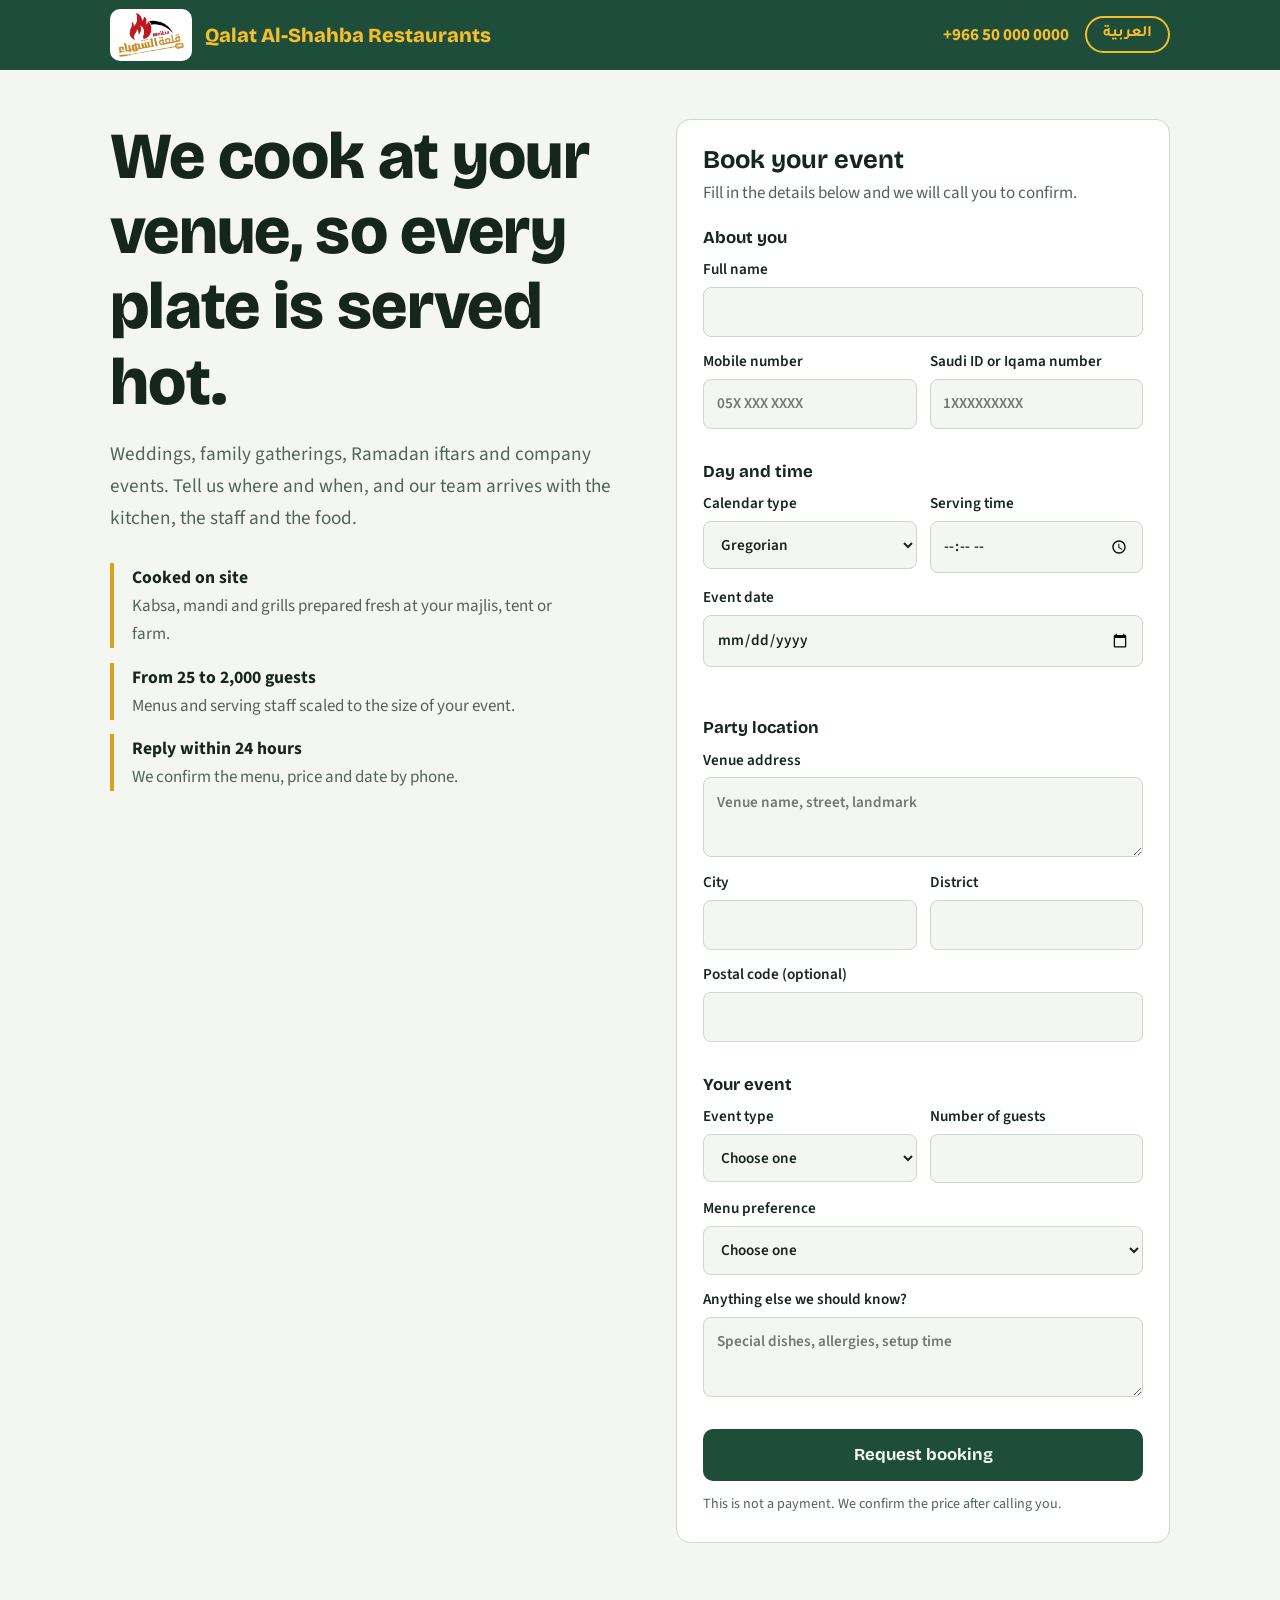
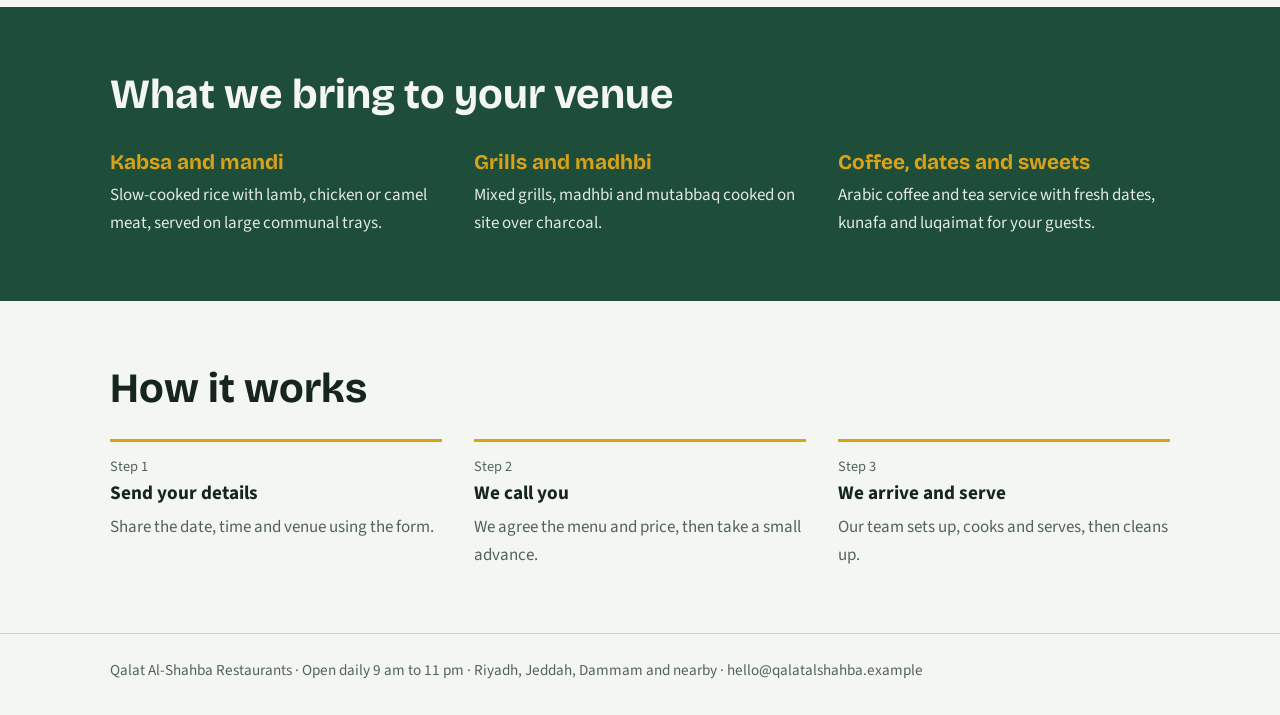
==== index.html @ bf7d57eb "Add files via upload" ====
<!DOCTYPE html>
<html lang="en" dir="ltr">
<head>
<meta charset="utf-8">
<meta name="viewport" content="width=device-width, initial-scale=1, viewport-fit=cover">
<meta name="color-scheme" content="light only">
<meta name="theme-color" content="#1E4D39">
<title>Qalat Al-Shahba Restaurants – Outside Catering</title>
<link rel="icon" type="image/png" href="logo.png">
<link rel="stylesheet" href="https://fonts.googleapis.com/css2?family=Bricolage+Grotesque:wght@500;700;800&family=Source+Sans+3:wght@400;600&family=Tajawal:wght@400;500;700;800&display=swap">
<link rel="stylesheet" href="style.css">
</head>
<body>
<header class="site">
  <div class="wrap bar">
  <a class="brand" href="#">
    <img class="mark" src="logo.png" alt="" width="120" height="76">
    <span class="name" data-i18n="logo">Qalat Al-Shahba Restaurants</span>
  </a>
  <div class="tools">
    <a class="call" dir="ltr" href="tel:+966500000000">+966 50 000 0000</a>
    <button class="lang" id="lang" type="button" aria-label="Switch language">العربية</button>
  </div>
  </div>
</header>

<div class="wrap">
  <section class="hero">
    <div>
      <h1 data-i18n="h1">We cook at your venue, so every plate is served hot.</h1>
      <p class="lead" data-i18n="lead">Weddings, family gatherings, Ramadan iftars and company events. Tell us where and when, and our team arrives with the kitchen, the staff and the food.</p>
      <ul class="facts">
        <li><b data-i18n="f1t">Cooked on site</b><span data-i18n="f1d">Kabsa, mandi and grills prepared fresh at your majlis, tent or farm.</span></li>
        <li><b data-i18n="f2t">From 25 to 2,000 guests</b><span data-i18n="f2d">Menus and serving staff scaled to the size of your event.</span></li>
        <li><b data-i18n="f3t">Reply within 24 hours</b><span data-i18n="f3d">We confirm the menu, price and date by phone.</span></li>
      </ul>
    </div>

    <div class="card" id="book">
      <form id="form">
        <h2 data-i18n="bookTitle">Book your event</h2>
        <p class="sub" data-i18n="bookSub">Fill in the details below and we will call you to confirm.</p>

        <fieldset>
          <legend data-i18n="lgYou">About you</legend>
          <label><span data-i18n="name">Full name</span>
            <input name="name" required autocomplete="name">
          </label>
          <div class="row">
            <label><span data-i18n="phone">Mobile number</span>
              <input name="phone" type="tel" dir="ltr" required pattern="(\+966|00966|0)?5[0-9]{8}" placeholder="05X XXX XXXX" autocomplete="tel">
            </label>
            <label><span data-i18n="idno">Saudi ID or Iqama number</span>
              <input name="idno" dir="ltr" inputmode="numeric" maxlength="10" pattern="[12][0-9]{9}" placeholder="1XXXXXXXXX" autocomplete="off" required>
            </label>
          </div>
        </fieldset>

        <fieldset>
          <legend data-i18n="lgWhen">Day and time</legend>
          <div class="row">
            <label><span data-i18n="calType">Calendar type</span>
              <select name="cal" id="cal">
                <option value="G" data-i18n="calG">Gregorian</option>
                <option value="H" data-i18n="calH">Hijri</option>
              </select>
            </label>
            <label><span data-i18n="time">Serving time</span>
              <input name="time" type="time" dir="ltr" required>
            </label>
          </div>
          <div id="gBox">
            <label><span data-i18n="date">Event date</span>
              <input name="date" id="date" type="date" dir="ltr" required>
            </label>
          </div>
          <div id="hBox" class="row3" hidden>
            <label><span data-i18n="day">Day</span><select id="hd" disabled></select></label>
            <label><span data-i18n="month">Month</span><select id="hm" disabled></select></label>
            <label><span data-i18n="year">Year</span><select id="hy" disabled></select></label>
          </div>
          <p class="note eq" id="equiv" aria-live="polite"></p>
        </fieldset>

        <fieldset>
          <legend data-i18n="lgWhere">Party location</legend>
          <label><span data-i18n="address">Venue address</span>
            <textarea name="address" required data-i18n-ph="addressPh" placeholder="Venue name, street, landmark"></textarea>
          </label>
          <div class="row">
            <label><span data-i18n="city">City</span>
              <input name="city" required>
            </label>
            <label><span data-i18n="district">District</span>
              <input name="district" required>
            </label>
          </div>
          <label><span data-i18n="postal">Postal code (optional)</span>
            <input name="postal" dir="ltr" inputmode="numeric" pattern="[0-9]{5}">
          </label>
        </fieldset>

        <fieldset>
          <legend data-i18n="lgEvent">Your event</legend>
          <div class="row">
            <label><span data-i18n="type">Event type</span>
              <select name="type" required>
                <option value="" data-i18n="choose">Choose one</option>
                <option value="Wedding" data-i18n="wedding">Wedding</option>
                <option value="Birthday" data-i18n="birthday">Birthday party</option>
                <option value="Family" data-i18n="family">Family gathering</option>
                <option value="Iftar" data-i18n="iftar">Ramadan iftar</option>
                <option value="Corporate" data-i18n="corporate">Company event</option>
                <option value="Other" data-i18n="other">Other</option>
              </select>
            </label>
            <label><span data-i18n="guests">Number of guests</span>
              <input name="guests" type="number" dir="ltr" min="10" max="5000" required>
            </label>
          </div>
          <label><span data-i18n="food">Menu preference</span>
            <select name="food" required>
              <option value="" data-i18n="choose">Choose one</option>
              <option value="Rice" data-i18n="rice">Kabsa and mandi</option>
              <option value="Grill" data-i18n="grill">Grills and madhbi</option>
              <option value="Both" data-i18n="both">Both</option>
            </select>
          </label>
          <label><span data-i18n="notes">Anything else we should know?</span>
            <textarea name="notes" data-i18n-ph="notesPh" placeholder="Special dishes, allergies, setup time"></textarea>
          </label>
        </fieldset>

        <p class="err" id="err" role="alert" hidden></p>
        <button class="go" type="submit" data-i18n="submit">Request booking</button>
        <p class="note" data-i18n="note">This is not a payment. We confirm the price after calling you.</p>
      </form>

      <div class="confirm" id="confirm" tabindex="-1" aria-live="polite">
        <h2 data-i18n="doneTitle">Request received</h2>
        <p class="sub" data-i18n="doneSub">We will call you on the number below within 24 hours.</p>
        <dl id="summary"></dl>
        <button class="link" id="again" type="button" data-i18n="again">Make another booking</button>
      </div>
    </div>
  </section>
</div>

<section class="menus">
  <div class="wrap">
    <h2 data-i18n="menusTitle">What we bring to your venue</h2>
    <div class="grid">
      <div><h3 data-i18n="m1t">Kabsa and mandi</h3><p data-i18n="m1d">Slow-cooked rice with lamb, chicken or camel meat, served on large communal trays.</p></div>
      <div><h3 data-i18n="m2t">Grills and madhbi</h3><p data-i18n="m2d">Mixed grills, madhbi and mutabbaq cooked on site over charcoal.</p></div>
      <div><h3 data-i18n="m3t">Coffee, dates and sweets</h3><p data-i18n="m3d">Arabic coffee and tea service with fresh dates, kunafa and luqaimat for your guests.</p></div>
    </div>
  </div>
</section>

<section class="steps">
  <div class="wrap">
    <h2 data-i18n="stepsTitle">How it works</h2>
    <ol>
      <li><small data-i18n="s1n">Step 1</small><b data-i18n="s1t">Send your details</b><p data-i18n="s1d">Share the date, time and venue using the form.</p></li>
      <li><small data-i18n="s2n">Step 2</small><b data-i18n="s2t">We call you</b><p data-i18n="s2d">We agree the menu and price, then take a small advance.</p></li>
      <li><small data-i18n="s3n">Step 3</small><b data-i18n="s3t">We arrive and serve</b><p data-i18n="s3d">Our team sets up, cooks and serves, then cleans up.</p></li>
    </ol>
  </div>
</section>

<footer>
  <div class="wrap" data-i18n="foot">Qalat Al-Shahba Restaurants · Open daily 9 am to 11 pm · Riyadh, Jeddah, Dammam and nearby · hello@qalatalshahba.example</div>
</footer>

<script>
  // =========================================================
  // PASTE YOUR SUPABASE PROJECT DETAILS HERE (same as register.html)
  // =========================================================
  const SUPABASE_URL = "https://zxrlbenaxmjsfgexpkup.supabase.co";
  const SUPABASE_ANON_KEY = "sb_publishable_LsIi7VlsX2mRc6biHqgnZg_2aXDJOsL";
  window.SUPABASE_CONFIG = { url: SUPABASE_URL, key: SUPABASE_ANON_KEY };
</script>
<script src="script.js"></script>
</body>
</html>
---- style.css ----
:root{
  --bg:#F4F7F1; --surface:#FFFFFF; --ink:#16261E; --muted:#51635A;
  --head:#1E4D39; --yellow:#F5BE2E; --leaf:#1E4D39; --leaf-ink:#F4F7F1; --gold:#D9A21B; --line:#CBD6CC; --err:#B3321F;
  box-sizing:border-box;
  padding-top:env(safe-area-inset-top,0px); padding-bottom:env(safe-area-inset-bottom,0px);
}
:root[data-theme="dark"]{--bg:#101A15;--surface:#182620;--ink:#ECF2EC;--muted:#A3B4A9;--leaf:#2F7A58;--leaf-ink:#fff;--line:#2E4237;--err:#FF8A78}
html{background:var(--bg);color-scheme:light;scroll-padding-top:calc(env(safe-area-inset-top,0px) + 5rem);scroll-behavior:smooth}
*,*::before,*::after{box-sizing:border-box}
body{margin:0;background:var(--bg);color:var(--ink);font:400 1.0625rem/1.65 "Source Sans 3","Tajawal",system-ui,sans-serif}
h1,h2,h3{font-family:"Bricolage Grotesque","Tajawal","Segoe UI",sans-serif;line-height:1.15;margin:0}
html[lang="ar"] h1,html[lang="ar"] h2,html[lang="ar"] h3{line-height:1.4}
html[lang="ar"] h1,html[lang="ar"] h2,html[lang="ar"] h3,html[lang="ar"] legend,html[lang="ar"] button.go{font-family:"Tajawal",sans-serif;font-weight:800}
html[lang="ar"] body{font-family:"Tajawal",sans-serif}
a{color:inherit}
.wrap{max-width:1100px;margin:0 auto;padding:0 1.25rem}
.site{position:sticky;top:env(safe-area-inset-top,0px);z-index:50;background:var(--head);border-bottom:1px solid rgba(255,255,255,.15)}
.bar{display:flex;justify-content:space-between;align-items:center;gap:1rem;padding-block:.55rem}
.brand{display:flex;align-items:center;gap:.8rem;text-decoration:none;min-width:0}
.mark{height:52px;width:auto;background:#fff;border-radius:10px;padding:4px 8px;flex:none}
.name{font:800 1.25rem/1.3 "Bricolage Grotesque","Tajawal",sans-serif;color:var(--yellow)}
html[lang="ar"] .name{font-family:"Tajawal",sans-serif}
.tools{display:flex;align-items:center;gap:1rem}
.call{font-weight:700;text-decoration:none;color:var(--yellow)}
.lang{font:700 1rem "Tajawal","Source Sans 3",sans-serif;padding:.45rem 1rem;color:var(--yellow);background:transparent;border:2px solid var(--yellow);border-radius:999px;cursor:pointer}
.lang:hover{background:var(--yellow);color:#16261E}

.hero{display:grid;grid-template-columns:1.05fr 1fr;gap:3rem;align-items:start;padding:3rem 0 4rem}
.hero h1{font-size:clamp(2.2rem,6vw,4.1rem);font-weight:800;letter-spacing:-.01em}
html[lang="ar"] .hero h1{letter-spacing:0}
.lead{max-width:34rem;color:var(--muted);font-size:1.2rem;margin:1.2rem 0 1.8rem}
.facts{list-style:none;padding:0;margin:0;display:grid;gap:.9rem;max-width:30rem}
.facts li{padding-inline-start:1.1rem;border-inline-start:4px solid var(--gold)}
.facts b{display:block;font-size:1.1rem}
.facts span{color:var(--muted)}

.card{background:var(--surface);border:1px solid var(--line);border-radius:14px;padding:1.6rem}
.card h2{font-size:1.6rem;margin-bottom:.3rem}
.sub{color:var(--muted);margin:0 0 1.2rem}
fieldset{border:0;padding:0;margin:0 0 1.2rem}
legend{font:700 1.05rem "Bricolage Grotesque","Tajawal",sans-serif;padding:0;margin-bottom:.6rem}
.row{display:grid;grid-template-columns:1fr 1fr;gap:.8rem}
.row3{display:grid;grid-template-columns:1fr 1.4fr 1fr;gap:.8rem}
[hidden]{display:none!important}
.eq{margin:-.3rem 0 .9rem;min-height:1.3em}
label{display:block;font-weight:600;font-size:.95rem;margin-bottom:.8rem}
input,select,textarea{display:block;width:100%;margin-top:.3rem;padding:.7rem .8rem;font:inherit;color:var(--ink);background:var(--bg);border:1.5px solid var(--line);border-radius:8px}
input[dir="ltr"]{text-align:start}
html[dir="rtl"] input[dir="ltr"]{text-align:right}
textarea{min-height:5rem;resize:vertical}
input:focus-visible,select:focus-visible,textarea:focus-visible,button:focus-visible,a:focus-visible{outline:3px solid var(--gold);outline-offset:2px}
input:user-invalid,select:user-invalid{border-color:var(--err)}
button.go{width:100%;padding:.95rem;font:700 1.05rem "Bricolage Grotesque","Tajawal",sans-serif;background:var(--leaf);color:var(--leaf-ink);border:0;border-radius:10px;cursor:pointer}
button.go:hover{filter:brightness(1.12)}
.note{font-size:.88rem;color:var(--muted);margin:.8rem 0 0}

.confirm{display:none}
.confirm.show{display:block;animation:pop .35s ease-out}
@keyframes pop{from{opacity:0;transform:scale(.98)}to{opacity:1;transform:none}}
.confirm dl{margin:1rem 0;display:grid;grid-template-columns:auto 1fr;gap:.45rem 1rem}
.confirm dt{color:var(--muted)}
.confirm dd{margin:0;font-weight:600;overflow-wrap:anywhere}
.link{background:none;border:0;padding:0;font:inherit;font-weight:600;border-bottom:2px solid var(--gold);cursor:pointer;color:var(--ink)}

.menus{background:var(--leaf);color:var(--leaf-ink);padding:4rem 0}
.menus h2{font-size:clamp(1.8rem,4vw,2.6rem);margin-bottom:2rem}
.grid{display:grid;grid-template-columns:repeat(3,1fr);gap:2rem}
.menus h3{font-size:1.3rem;margin-bottom:.4rem;color:var(--gold)}
.menus p{margin:0;opacity:.92}
.steps{padding:4rem 0}
.steps h2{font-size:clamp(1.8rem,4vw,2.6rem);margin-bottom:1.6rem}
.steps ol{margin:0;padding:0;list-style:none;display:grid;grid-template-columns:repeat(3,1fr);gap:2rem}
.steps li{border-top:3px solid var(--gold);padding-top:.8rem}
.steps small{display:block;color:var(--muted);font-size:.9rem}
.steps b{font-size:1.2rem}
.steps p{margin:.2rem 0 0;color:var(--muted)}
footer{border-top:1px solid var(--line);padding:1.5rem 0 2rem;color:var(--muted);font-size:.95rem}

@media (max-width:860px){
  .hero{grid-template-columns:1fr;gap:2rem}
  .grid,.steps ol{grid-template-columns:1fr}
}
@media (max-width:480px){.mark{height:44px}.name{font-size:1rem}.row{grid-template-columns:1fr}.row3{grid-template-columns:1fr 1.4fr 1fr}.call{display:none}}
@media (prefers-reduced-motion:reduce){*{animation:none!important;scroll-behavior:auto!important}}

.err{color:var(--err);font-weight:600;margin:0 0 .8rem}
button.go:disabled{opacity:.6;cursor:wait}

/* keeps a clear gap under the sticky header while content scrolls past */
.site::after{content:"";position:absolute;left:0;right:0;top:100%;height:16px;background:var(--bg);pointer-events:none}
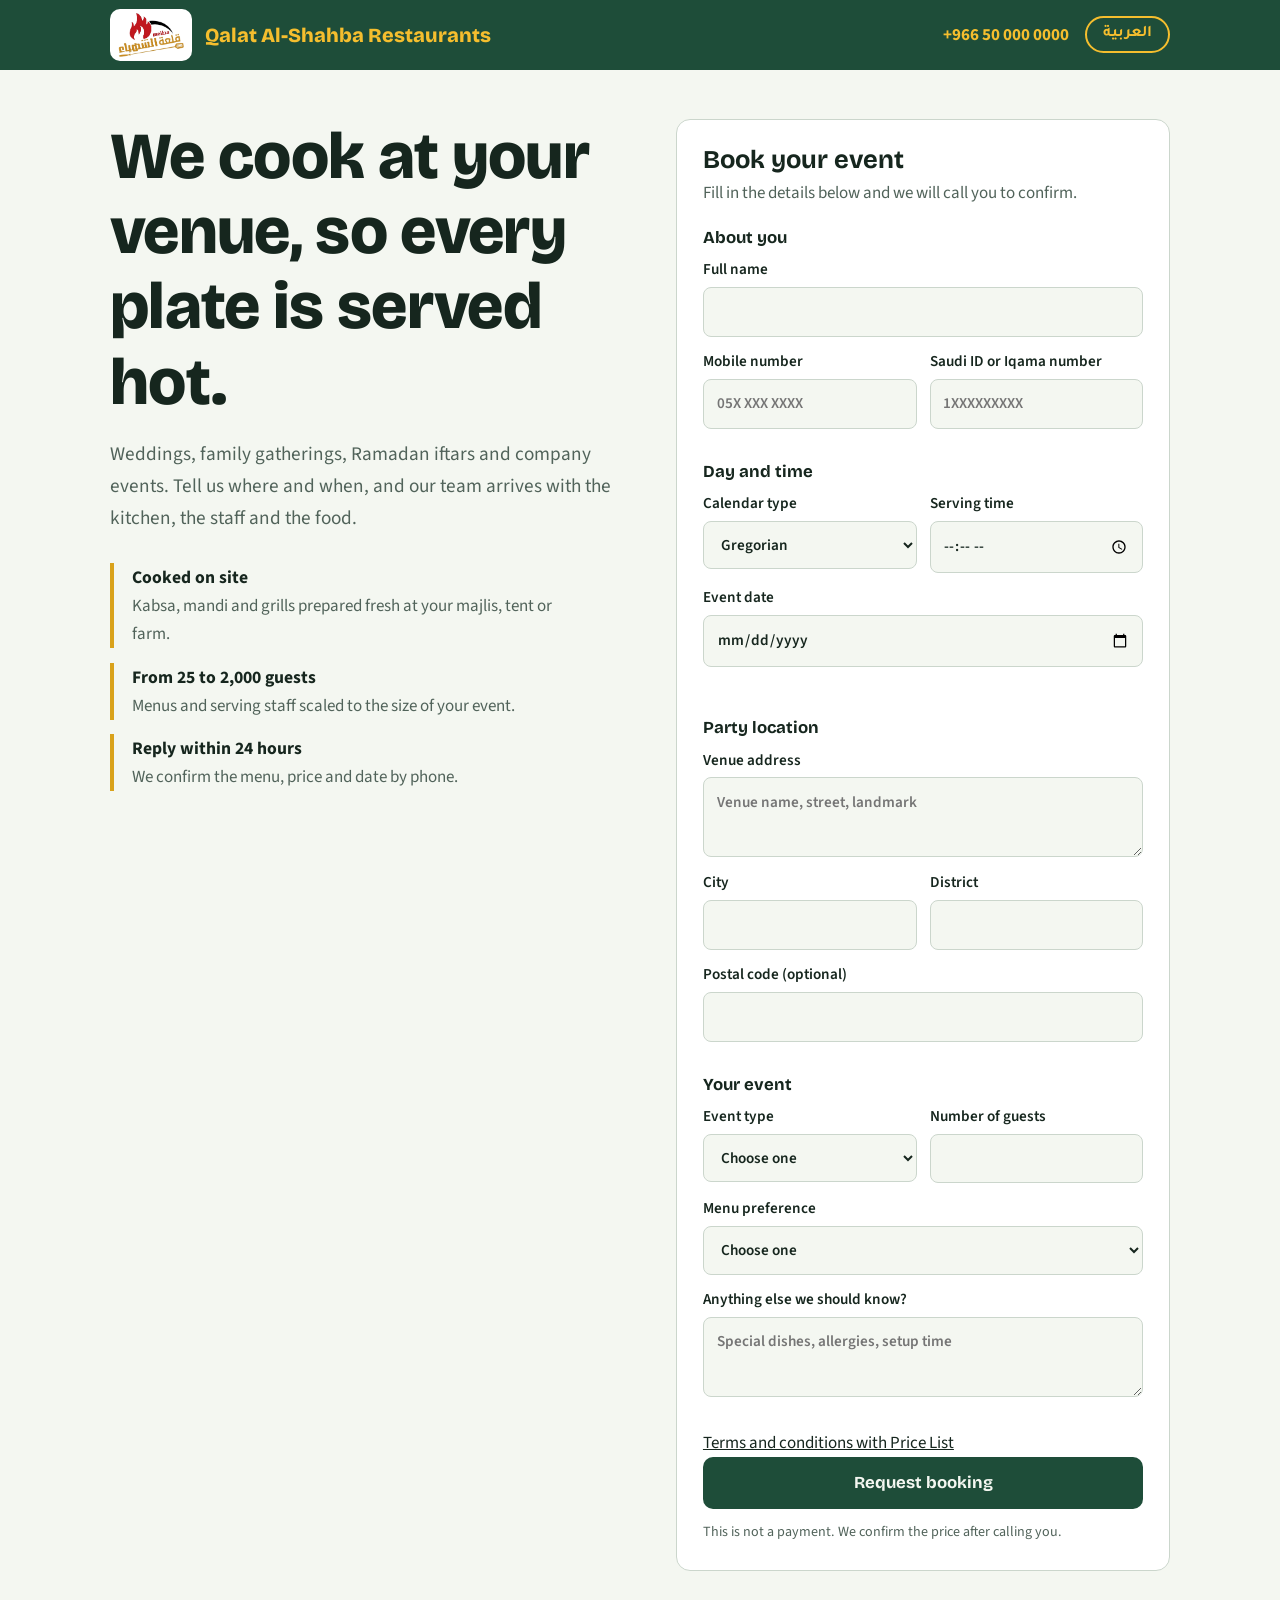
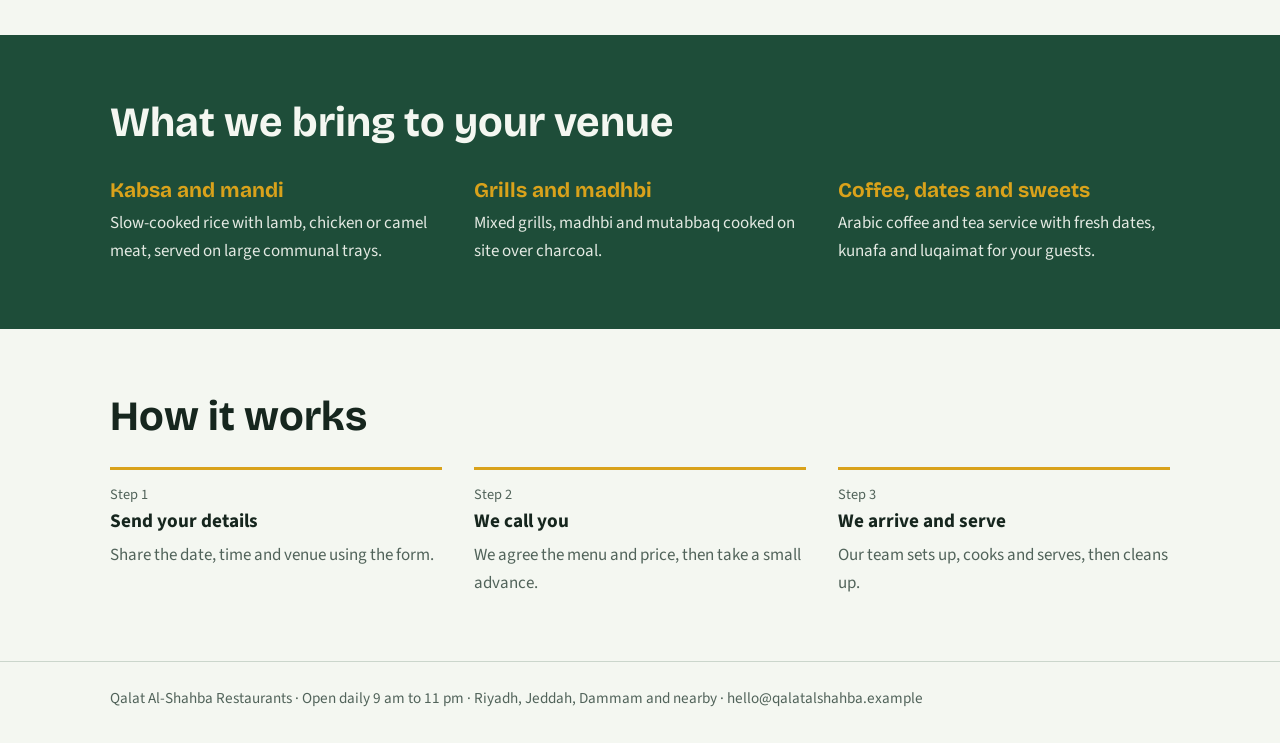
==== commit 197aee00: "Add files via upload" ====
--- a/index.html
+++ b/index.html
@@ -132,6 +132,7 @@
         </fieldset>
 
         <p class="err" id="err" role="alert" hidden></p>
+        <a class="terms-link" id="termsLink" href="terms.html" target="_blank" rel="noopener" data-i18n="termsBtn">Terms and conditions with Price List</a>
         <button class="go" type="submit" data-i18n="submit">Request booking</button>
         <p class="note" data-i18n="note">This is not a payment. We confirm the price after calling you.</p>
       </form>
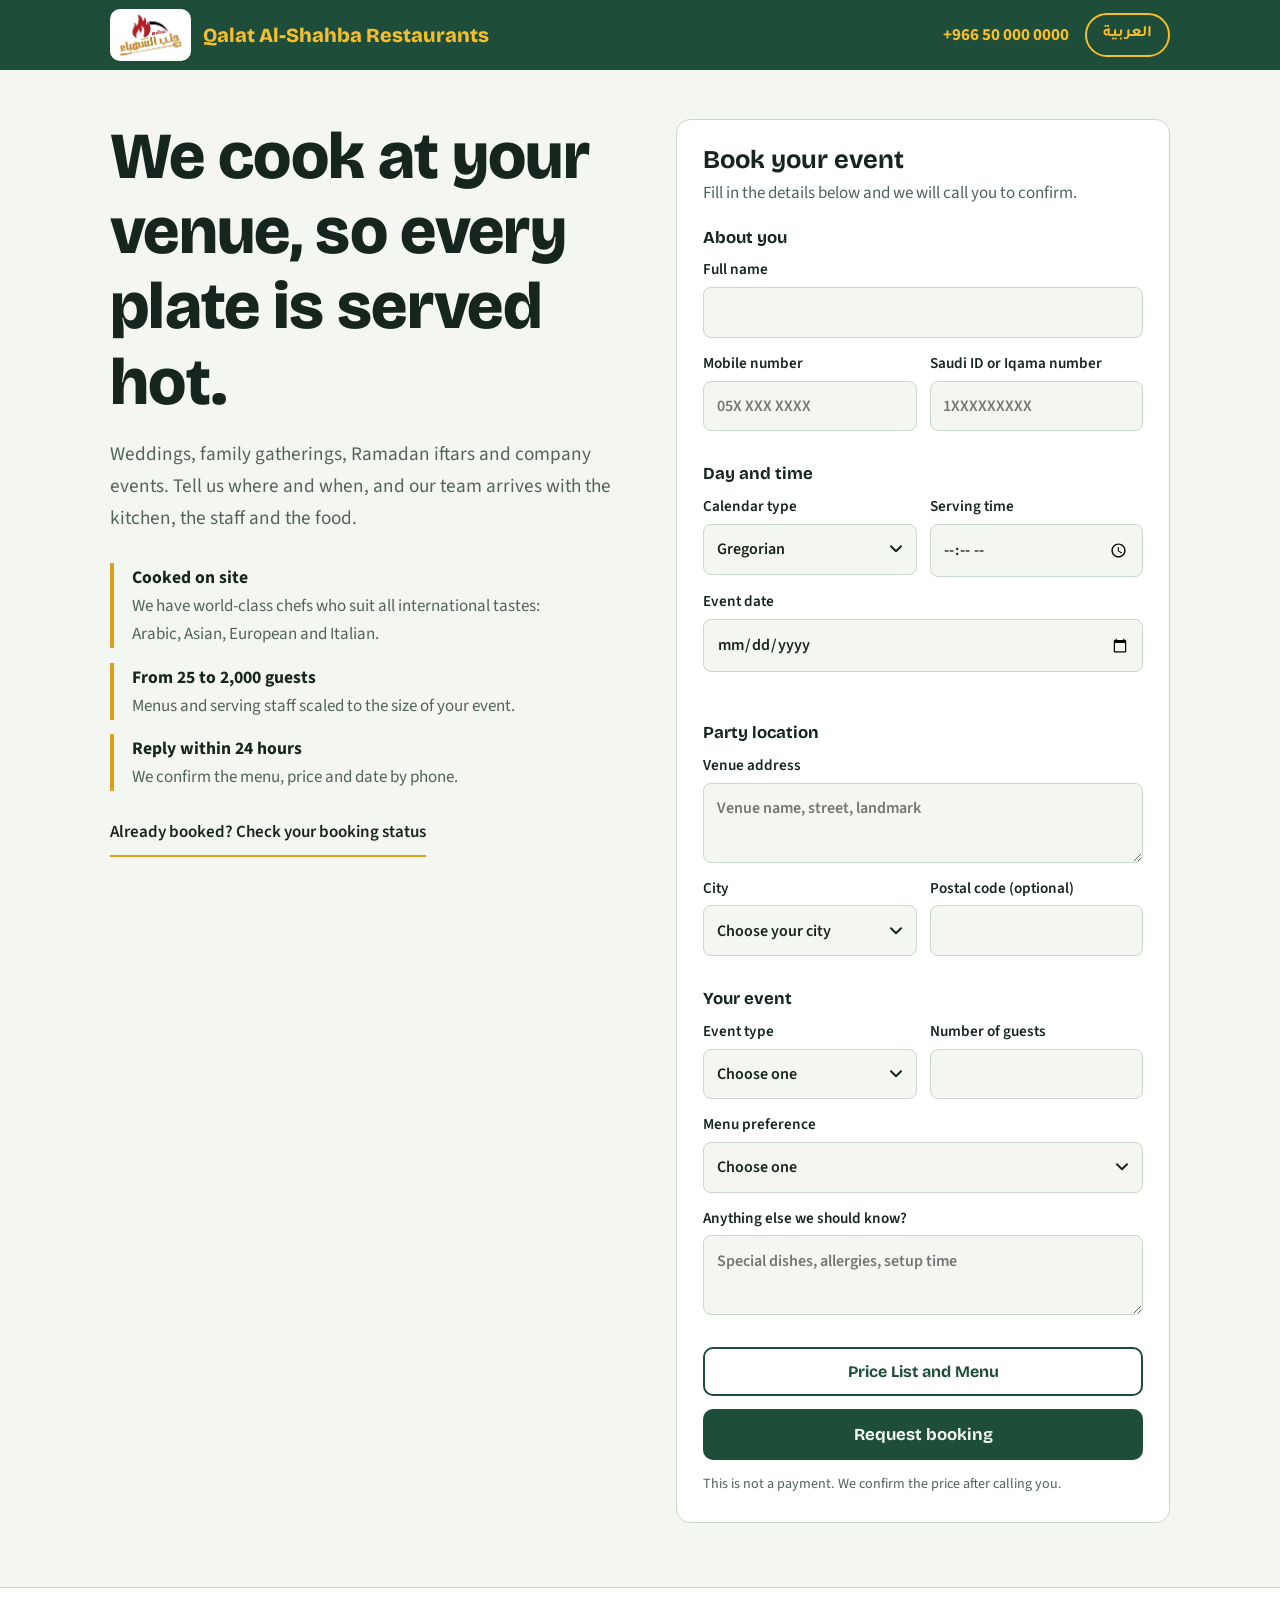
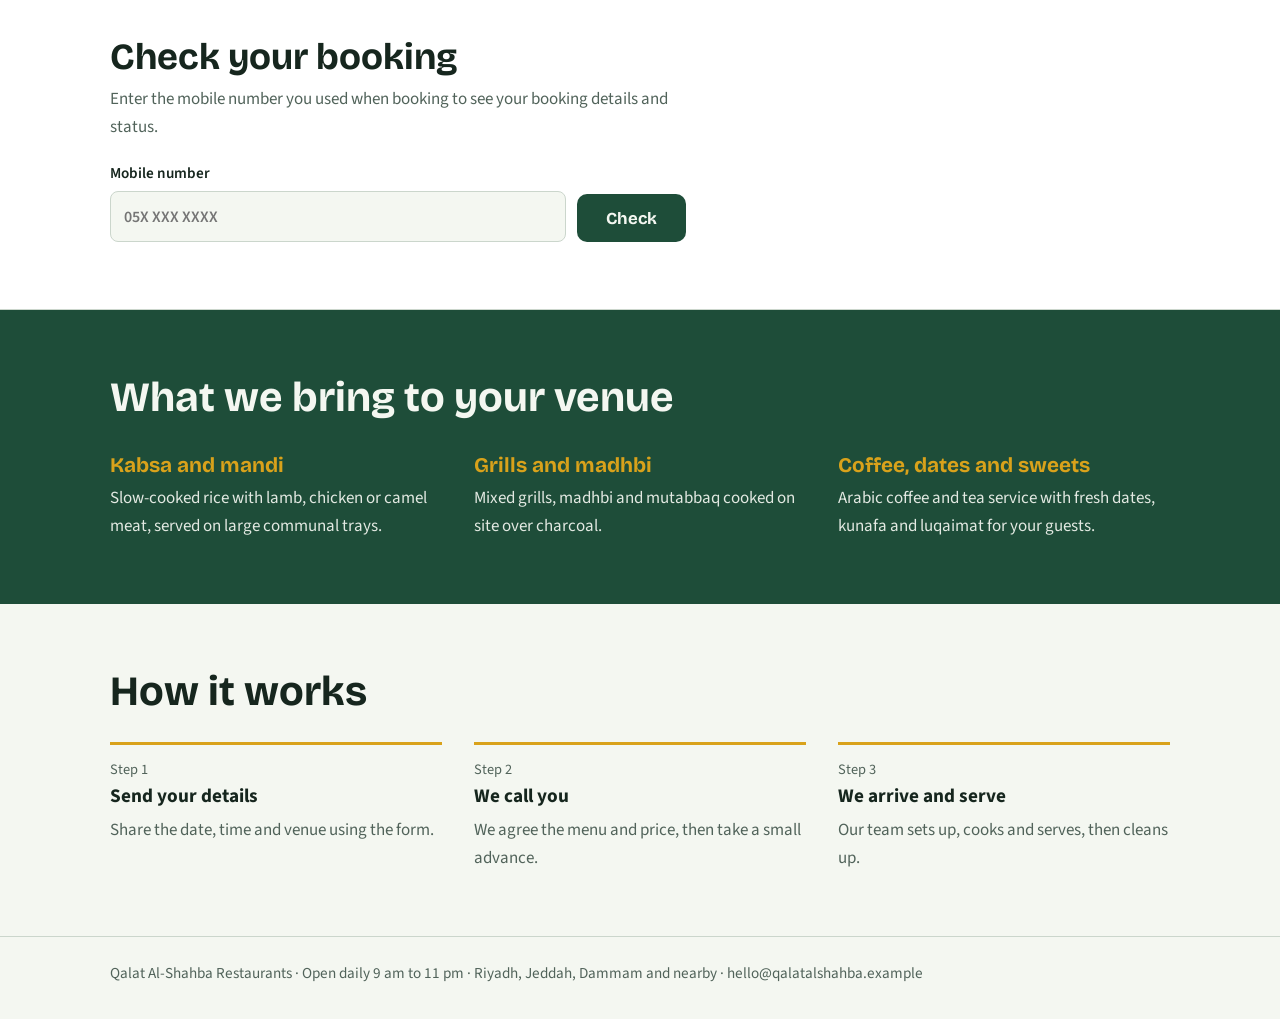
==== commit ef992c79: "Add files via upload" ====
--- a/index.html
+++ b/index.html
@@ -3,6 +3,7 @@
 <head>
 <meta charset="utf-8">
 <meta name="viewport" content="width=device-width, initial-scale=1, viewport-fit=cover">
+<meta name="format-detection" content="telephone=no, date=no, address=no, email=no">
 <meta name="color-scheme" content="light only">
 <meta name="theme-color" content="#1E4D39">
 <title>Qalat Al-Shahba Restaurants – Outside Catering</title>
@@ -30,10 +31,11 @@
       <h1 data-i18n="h1">We cook at your venue, so every plate is served hot.</h1>
       <p class="lead" data-i18n="lead">Weddings, family gatherings, Ramadan iftars and company events. Tell us where and when, and our team arrives with the kitchen, the staff and the food.</p>
       <ul class="facts">
-        <li><b data-i18n="f1t">Cooked on site</b><span data-i18n="f1d">Kabsa, mandi and grills prepared fresh at your majlis, tent or farm.</span></li>
+        <li><b data-i18n="f1t">Cooked on site</b><span data-i18n="f1d">We have world-class chefs who suit all international tastes: Arabic, Asian, European and Italian.</span></li>
         <li><b data-i18n="f2t">From 25 to 2,000 guests</b><span data-i18n="f2d">Menus and serving staff scaled to the size of your event.</span></li>
         <li><b data-i18n="f3t">Reply within 24 hours</b><span data-i18n="f3d">We confirm the menu, price and date by phone.</span></li>
       </ul>
+      <p class="trackhint"><a href="#track" data-i18n="trackLink">Already booked? Check your booking status</a></p>
     </div>
 
     <div class="card" id="book">
@@ -89,15 +91,32 @@
           </label>
           <div class="row">
             <label><span data-i18n="city">City</span>
-              <input name="city" required>
-            </label>
-            <label><span data-i18n="district">District</span>
-              <input name="district" required>
-            </label>
-          </div>
-          <label><span data-i18n="postal">Postal code (optional)</span>
-            <input name="postal" dir="ltr" inputmode="numeric" pattern="[0-9]{5}">
-          </label>
+              <select name="city" required>
+                <option value="" data-i18n="chooseCity">Choose your city</option>
+                <option value="الباحة" lang="ar">الباحة</option>
+                <option value="بني سار" lang="ar">بني سار</option>
+                <option value="بني كبير" lang="ar">بني كبير</option>
+                <option value="بلجرشي" lang="ar">بلجرشي</option>
+                <option value="العقيق" lang="ar">العقيق</option>
+                <option value="المندق" lang="ar">المندق</option>
+                <option value="الاطاولة" lang="ar">الاطاولة</option>
+                <option value="جرب" lang="ar">جرب</option>
+                <option value="المخواه" lang="ar">المخواه</option>
+                <option value="نمرة" lang="ar">نمرة</option>
+                <option value="كرا" lang="ar">كرا</option>
+                <option value="وراخ" lang="ar">وراخ</option>
+                <option value="نخال" lang="ar">نخال</option>
+                <option value="معشوقة" lang="ar">معشوقة</option>
+                <option value="بيده" lang="ar">بيده</option>
+                <option value="بني حسن" lang="ar">بني حسن</option>
+                <option value="بالشهم" lang="ar">بالشهم</option>
+                <option value="البشائر" lang="ar">البشائر</option>
+              </select>
+            </label>
+            <label><span data-i18n="postal">Postal code (optional)</span>
+              <input name="postal" dir="ltr" inputmode="numeric" pattern="[0-9]{5}">
+            </label>
+          </div>
         </fieldset>
 
         <fieldset>
@@ -132,7 +151,7 @@
         </fieldset>
 
         <p class="err" id="err" role="alert" hidden></p>
-        <a class="terms-link" id="termsLink" href="terms.html" target="_blank" rel="noopener" data-i18n="termsBtn">Terms and conditions with Price List</a>
+        <a class="terms-link" id="termsLink" href="terms.html" data-i18n="termsBtn">Price List and Menu</a>
         <button class="go" type="submit" data-i18n="submit">Request booking</button>
         <p class="note" data-i18n="note">This is not a payment. We confirm the price after calling you.</p>
       </form>
@@ -147,6 +166,21 @@
   </section>
 </div>
 
+<section class="track" id="track">
+  <div class="wrap">
+    <h2 data-i18n="trackTitle">Check your booking</h2>
+    <p class="sub" data-i18n="trackSub">Enter the mobile number you used when booking to see your booking details and status.</p>
+    <form id="trackForm" class="trackform" novalidate>
+      <label class="trackfield"><span data-i18n="phone">Mobile number</span>
+        <input id="trackPhone" type="tel" dir="ltr" inputmode="tel" autocomplete="tel" placeholder="05X XXX XXXX" maxlength="20" required>
+      </label>
+      <button class="go" id="trackBtn" type="submit" data-i18n="trackBtn">Check</button>
+    </form>
+    <p class="trackmsg" id="trackMsg" role="status" aria-live="polite" hidden></p>
+    <div class="trackout" id="trackOut"></div>
+  </div>
+</section>
+
 <section class="menus">
   <div class="wrap">
     <h2 data-i18n="menusTitle">What we bring to your venue</h2>
@@ -181,6 +215,7 @@
   const SUPABASE_ANON_KEY = "sb_publishable_LsIi7VlsX2mRc6biHqgnZg_2aXDJOsL";
   window.SUPABASE_CONFIG = { url: SUPABASE_URL, key: SUPABASE_ANON_KEY };
 </script>
+<script src="agreement.js"></script>
 <script src="script.js"></script>
 </body>
 </html>
--- a/style.css
+++ b/style.css
@@ -13,20 +13,22 @@
 html[lang="ar"] h1,html[lang="ar"] h2,html[lang="ar"] h3,html[lang="ar"] legend,html[lang="ar"] button.go{font-family:"Tajawal",sans-serif;font-weight:800}
 html[lang="ar"] body{font-family:"Tajawal",sans-serif}
 a{color:inherit}
-.wrap{max-width:1100px;margin:0 auto;padding:0 1.25rem}
+.wrap{max-width:1100px;margin:0 auto;padding:0 1.25rem;padding-left:max(1.25rem,env(safe-area-inset-left));padding-right:max(1.25rem,env(safe-area-inset-right))}
 .site{position:sticky;top:env(safe-area-inset-top,0px);z-index:50;background:var(--head);border-bottom:1px solid rgba(255,255,255,.15)}
-.bar{display:flex;justify-content:space-between;align-items:center;gap:1rem;padding-block:.55rem}
-.brand{display:flex;align-items:center;gap:.8rem;text-decoration:none;min-width:0}
+.bar{display:flex;justify-content:space-between;align-items:center;padding-top:.55rem;padding-bottom:.55rem}
+.brand{display:flex;align-items:center;text-decoration:none;min-width:0}
+.brand>*+*{margin-inline-start:.8rem}
 .mark{height:52px;width:auto;background:#fff;border-radius:10px;padding:4px 8px;flex:none}
 .name{font:800 1.25rem/1.3 "Bricolage Grotesque","Tajawal",sans-serif;color:var(--yellow)}
 html[lang="ar"] .name{font-family:"Tajawal",sans-serif}
-.tools{display:flex;align-items:center;gap:1rem}
+.tools{display:flex;align-items:center;flex:none;margin-inline-start:1rem}
+.tools>*+*{margin-inline-start:1rem}
 .call{font-weight:700;text-decoration:none;color:var(--yellow)}
 .lang{font:700 1rem "Tajawal","Source Sans 3",sans-serif;padding:.45rem 1rem;color:var(--yellow);background:transparent;border:2px solid var(--yellow);border-radius:999px;cursor:pointer}
 .lang:hover{background:var(--yellow);color:#16261E}
 
 .hero{display:grid;grid-template-columns:1.05fr 1fr;gap:3rem;align-items:start;padding:3rem 0 4rem}
-.hero h1{font-size:clamp(2.2rem,6vw,4.1rem);font-weight:800;letter-spacing:-.01em}
+.hero h1{font-size:2.6rem;font-size:clamp(2.2rem,6vw,4.1rem);font-weight:800;letter-spacing:-.01em}
 html[lang="ar"] .hero h1{letter-spacing:0}
 .lead{max-width:34rem;color:var(--muted);font-size:1.2rem;margin:1.2rem 0 1.8rem}
 .facts{list-style:none;padding:0;margin:0;display:grid;gap:.9rem;max-width:30rem}
@@ -63,12 +65,12 @@
 .link{background:none;border:0;padding:0;font:inherit;font-weight:600;border-bottom:2px solid var(--gold);cursor:pointer;color:var(--ink)}
 
 .menus{background:var(--leaf);color:var(--leaf-ink);padding:4rem 0}
-.menus h2{font-size:clamp(1.8rem,4vw,2.6rem);margin-bottom:2rem}
+.menus h2{font-size:2.1rem;font-size:clamp(1.8rem,4vw,2.6rem);margin-bottom:2rem}
 .grid{display:grid;grid-template-columns:repeat(3,1fr);gap:2rem}
 .menus h3{font-size:1.3rem;margin-bottom:.4rem;color:var(--gold)}
 .menus p{margin:0;opacity:.92}
 .steps{padding:4rem 0}
-.steps h2{font-size:clamp(1.8rem,4vw,2.6rem);margin-bottom:1.6rem}
+.steps h2{font-size:2.1rem;font-size:clamp(1.8rem,4vw,2.6rem);margin-bottom:1.6rem}
 .steps ol{margin:0;padding:0;list-style:none;display:grid;grid-template-columns:repeat(3,1fr);gap:2rem}
 .steps li{border-top:3px solid var(--gold);padding-top:.8rem}
 .steps small{display:block;color:var(--muted);font-size:.9rem}
@@ -88,3 +90,75 @@
 
 /* keeps a clear gap under the sticky header while content scrolls past */
 .site::after{content:"";position:absolute;left:0;right:0;top:100%;height:16px;background:var(--bg);pointer-events:none}
+
+.terms-link{display:block;width:100%;text-align:center;padding:.8rem;margin:0 0 .8rem;font:700 1rem "Bricolage Grotesque","Tajawal",sans-serif;color:var(--leaf);background:transparent;border:2px solid var(--leaf);border-radius:10px;text-decoration:none}
+.terms-link:hover{background:var(--leaf);color:var(--leaf-ink)}
+html[lang="ar"] .terms-link{font-family:"Tajawal",sans-serif;font-weight:800}
+
+/* ---- phones (iPhone and Android) ---- */
+html{-webkit-text-size-adjust:100%;text-size-adjust:100%}
+a,button{-webkit-tap-highlight-color:rgba(30,77,57,.18);touch-action:manipulation}
+button,input,select,textarea{-webkit-appearance:none;appearance:none;border-radius:8px}
+.lang{min-height:44px}
+@media (max-width:480px){
+  .name{font-size:.95rem;line-height:1.25}
+  .lang{padding:.4rem .9rem}
+}
+@media (max-width:360px){
+  .mark{height:38px}
+  .name{font-size:.85rem}
+  .tools{margin-inline-start:.5rem}
+}
+
+/* ---- Check your booking ---- */
+.trackhint{margin:1.2rem 0 0;max-width:30rem}
+.trackhint a{display:inline-block;padding:.5rem 0;font-weight:600;text-decoration:none;border-bottom:2px solid var(--gold)}
+.track{padding:3rem 0;background:var(--surface);border-top:1px solid var(--line);border-bottom:1px solid var(--line)}
+.track h2{font-size:1.9rem;font-size:clamp(1.6rem,4vw,2.3rem);margin-bottom:.4rem}
+html[lang="ar"] .track h2{line-height:1.45}
+.track .sub{color:var(--muted);margin:0 0 1.3rem;max-width:38rem}
+.trackform{display:flex;align-items:flex-end;max-width:36rem}
+.trackfield{display:block;flex:1;margin:0}
+.trackform .go{width:auto;flex:none;padding:.75rem 1.8rem;margin-inline-start:.7rem;min-height:48px}
+.trackfield input{margin-top:.3rem}
+.trackmsg{margin:1rem 0 0;font-weight:600}
+.trackmsg.bad{color:var(--err)}
+.trackout{display:grid;grid-template-columns:repeat(auto-fill,minmax(290px,1fr));grid-column-gap:1rem;grid-row-gap:1rem;column-gap:1rem;row-gap:1rem;margin-top:1.2rem}
+.tk{background:var(--bg);border:1px solid var(--line);border-radius:14px;padding:1.1rem}
+.tk-head{display:flex;justify-content:space-between;align-items:center;margin-bottom:.6rem}
+.tk-ref{font:800 1.1rem "Bricolage Grotesque","Tajawal",sans-serif}
+.tk-st{padding:.15rem .8rem;border:2px solid;border-radius:999px;font-weight:700;font-size:.9rem}
+.tk[data-status="new"] .tk-st{border-color:var(--gold);background:#FFF4D1;color:#16261E}
+.tk[data-status="confirmed"] .tk-st{border-color:var(--leaf);background:#DDEFE5;color:#16261E}
+.tk[data-status="completed"] .tk-st{border-color:#7a8a82;background:#E9EEEA;color:#16261E}
+.tk[data-status="cancelled"] .tk-st{border-color:var(--err);background:#F8E1DD;color:#16261E}
+.tk-when{font:700 1.1rem/1.35 "Bricolage Grotesque","Tajawal",sans-serif}
+.tk-when small{display:block;font:400 .95rem "Source Sans 3","Tajawal",sans-serif;color:var(--muted)}
+.tk dl{margin:.7rem 0;display:grid;grid-template-columns:5.5rem 1fr;grid-column-gap:.8rem;column-gap:.8rem;grid-row-gap:.25rem;row-gap:.25rem}
+.tk dt{color:var(--muted);font-size:.92rem}
+.tk dd{margin:0;font-weight:600;overflow-wrap:anywhere}
+.tk-note{margin:.7rem 0 0;padding:.55rem .75rem;background:var(--surface);border-radius:8px;font-size:.95rem}
+html[lang="ar"] .tk-ref,html[lang="ar"] .tk-when{font-family:"Tajawal",sans-serif}
+@media (max-width:480px){
+  .trackform{display:block}
+  .trackform .go{width:100%;margin:.8rem 0 0}
+  .track{padding:2.2rem 0}
+}
+
+/* iPhones zoom the page when a field's text is under 16px, so keep every field at 16px or more */
+input,select,textarea{font-size:1rem}
+
+.tk-signed{margin:.6rem 0 0;font-weight:700;color:var(--leaf)}
+.tk-ag{display:block;width:100%;min-height:46px;margin-top:.8rem;padding:.6rem 1rem;font:700 1rem "Bricolage Grotesque","Tajawal",sans-serif;color:var(--leaf-ink);background:var(--leaf);border:0;border-radius:10px;cursor:pointer}
+html[lang="ar"] .tk-ag{font-family:"Tajawal",sans-serif}
+.tk-ag:hover{filter:brightness(1.12)}
+.tk-verify{margin-top:.7rem;padding:.9rem;background:var(--surface);border:1px solid var(--line);border-radius:10px}
+.tk-verify[hidden]{display:none}
+.tk-why{margin:0 0 .7rem;font-size:.95rem;color:var(--muted)}
+.tk-verify label{margin-bottom:.6rem}
+.tk-verify .go{width:100%;min-height:46px}
+.tk-verify .trackmsg{margin:.4rem 0 .7rem}
+
+/* dropdown arrow: a clean chevron on every select (also stops iOS drawing its own) */
+select{background-image:url("data:image/svg+xml,%3Csvg xmlns='http://www.w3.org/2000/svg' width='12' height='8' viewBox='0 0 12 8'%3E%3Cpath d='M1 1.2l5 5 5-5' fill='none' stroke='%2316261E' stroke-width='2' stroke-linecap='round' stroke-linejoin='round'/%3E%3C/svg%3E");background-repeat:no-repeat;background-size:12px 8px;background-position:right 14px center;padding-right:2.4rem}
+html[dir="rtl"] select{background-position:left 14px center;padding-right:.8rem;padding-left:2.4rem}
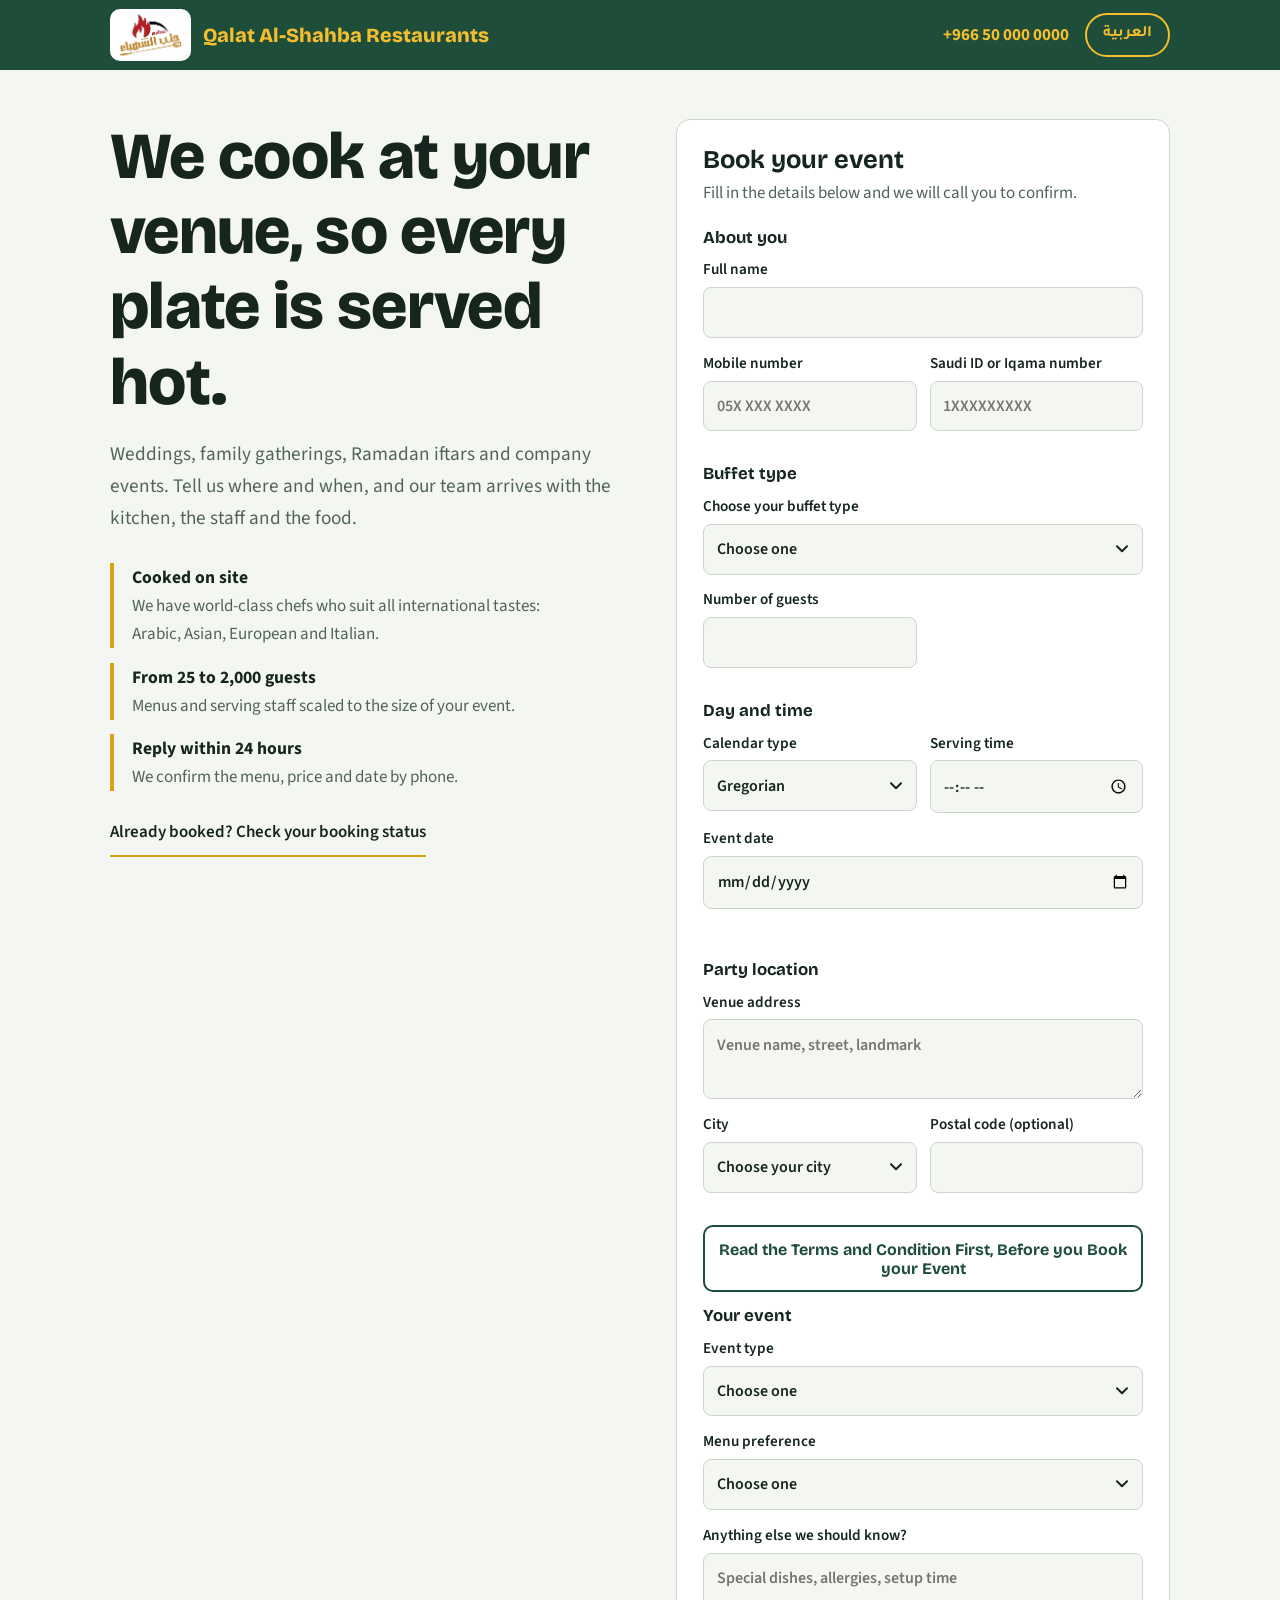
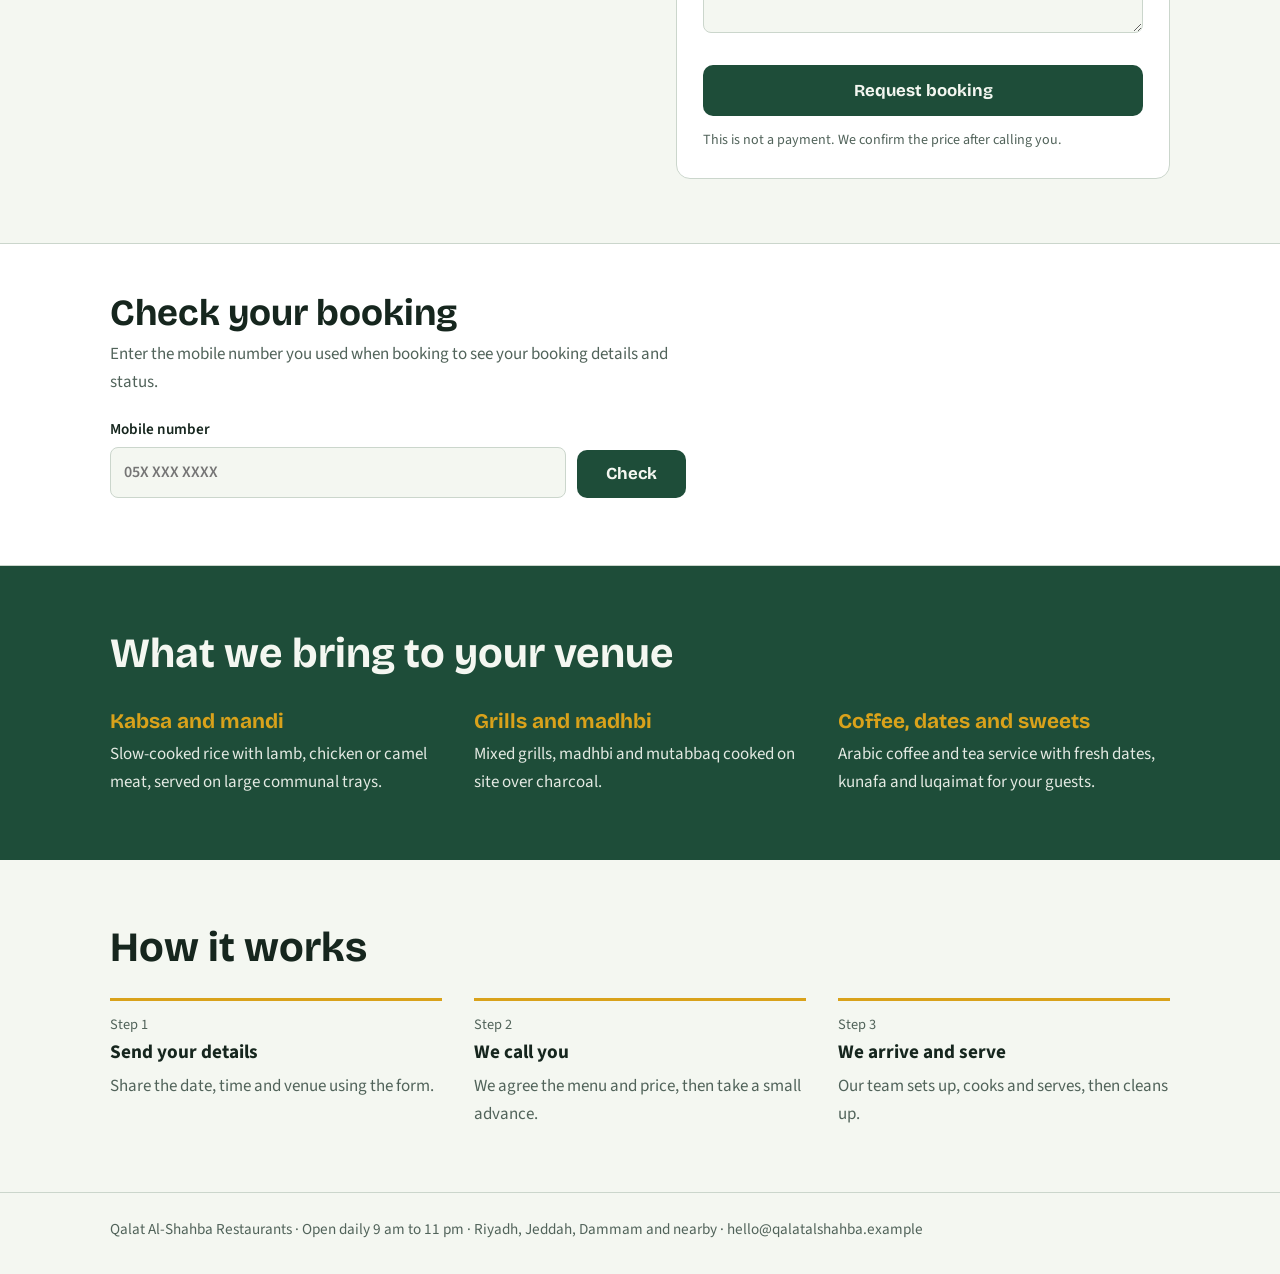
==== commit 731038b6: "Add files via upload" ====
--- a/index.html
+++ b/index.html
@@ -59,6 +59,31 @@
         </fieldset>
 
         <fieldset>
+          <legend data-i18n="lgBuffet">Buffet type</legend>
+          <label><span data-i18n="buffet">Choose your buffet type</span>
+            <select name="buffet" id="buffet" required>
+              <option value="" data-i18n="choose">Choose one</option>
+              <option value="Ordinary" data-i18n="buffetOrd">Ordinary Buffet</option>
+              <option value="VIP" data-i18n="buffetVip">VIP Buffet</option>
+            </select>
+          </label>
+          <label id="pkgBox" hidden><span data-i18n="pkg">Choose your package</span>
+            <select name="package" id="package" required disabled>
+              <option value="" data-i18n="choosePkg">Choose a package</option>
+            </select>
+          </label>
+          <p class="note" id="pkgInfo" aria-live="polite" hidden></p>
+          <div class="row">
+            <label><span data-i18n="guests">Number of guests</span>
+              <input name="guests" type="number" dir="ltr" min="10" max="5000" required>
+            </label>
+            <label id="priceBox" hidden><span data-i18n="pkgPrice">Package price (SAR)</span>
+              <input id="pkgPrice" dir="ltr" readonly tabindex="-1" style="font-weight:700">
+            </label>
+          </div>
+        </fieldset>
+
+        <fieldset>
           <legend data-i18n="lgWhen">Day and time</legend>
           <div class="row">
             <label><span data-i18n="calType">Calendar type</span>
@@ -119,24 +144,21 @@
           </div>
         </fieldset>
 
+        <a class="terms-link" id="termsLink" href="terms.html#conditions" data-i18n="termsBtn">Read the Terms and Condition First, Before you Book your Event</a>
+
         <fieldset>
           <legend data-i18n="lgEvent">Your event</legend>
-          <div class="row">
-            <label><span data-i18n="type">Event type</span>
-              <select name="type" required>
-                <option value="" data-i18n="choose">Choose one</option>
-                <option value="Wedding" data-i18n="wedding">Wedding</option>
-                <option value="Birthday" data-i18n="birthday">Birthday party</option>
-                <option value="Family" data-i18n="family">Family gathering</option>
-                <option value="Iftar" data-i18n="iftar">Ramadan iftar</option>
-                <option value="Corporate" data-i18n="corporate">Company event</option>
-                <option value="Other" data-i18n="other">Other</option>
-              </select>
-            </label>
-            <label><span data-i18n="guests">Number of guests</span>
-              <input name="guests" type="number" dir="ltr" min="10" max="5000" required>
-            </label>
-          </div>
+          <label><span data-i18n="type">Event type</span>
+            <select name="type" required>
+              <option value="" data-i18n="choose">Choose one</option>
+              <option value="Wedding" data-i18n="wedding">Wedding</option>
+              <option value="Birthday" data-i18n="birthday">Birthday party</option>
+              <option value="Family" data-i18n="family">Family gathering</option>
+              <option value="Iftar" data-i18n="iftar">Ramadan iftar</option>
+              <option value="Corporate" data-i18n="corporate">Company event</option>
+              <option value="Other" data-i18n="other">Other</option>
+            </select>
+          </label>
           <label><span data-i18n="food">Menu preference</span>
             <select name="food" required>
               <option value="" data-i18n="choose">Choose one</option>
@@ -151,7 +173,6 @@
         </fieldset>
 
         <p class="err" id="err" role="alert" hidden></p>
-        <a class="terms-link" id="termsLink" href="terms.html" data-i18n="termsBtn">Price List and Menu</a>
         <button class="go" type="submit" data-i18n="submit">Request booking</button>
         <p class="note" data-i18n="note">This is not a payment. We confirm the price after calling you.</p>
       </form>
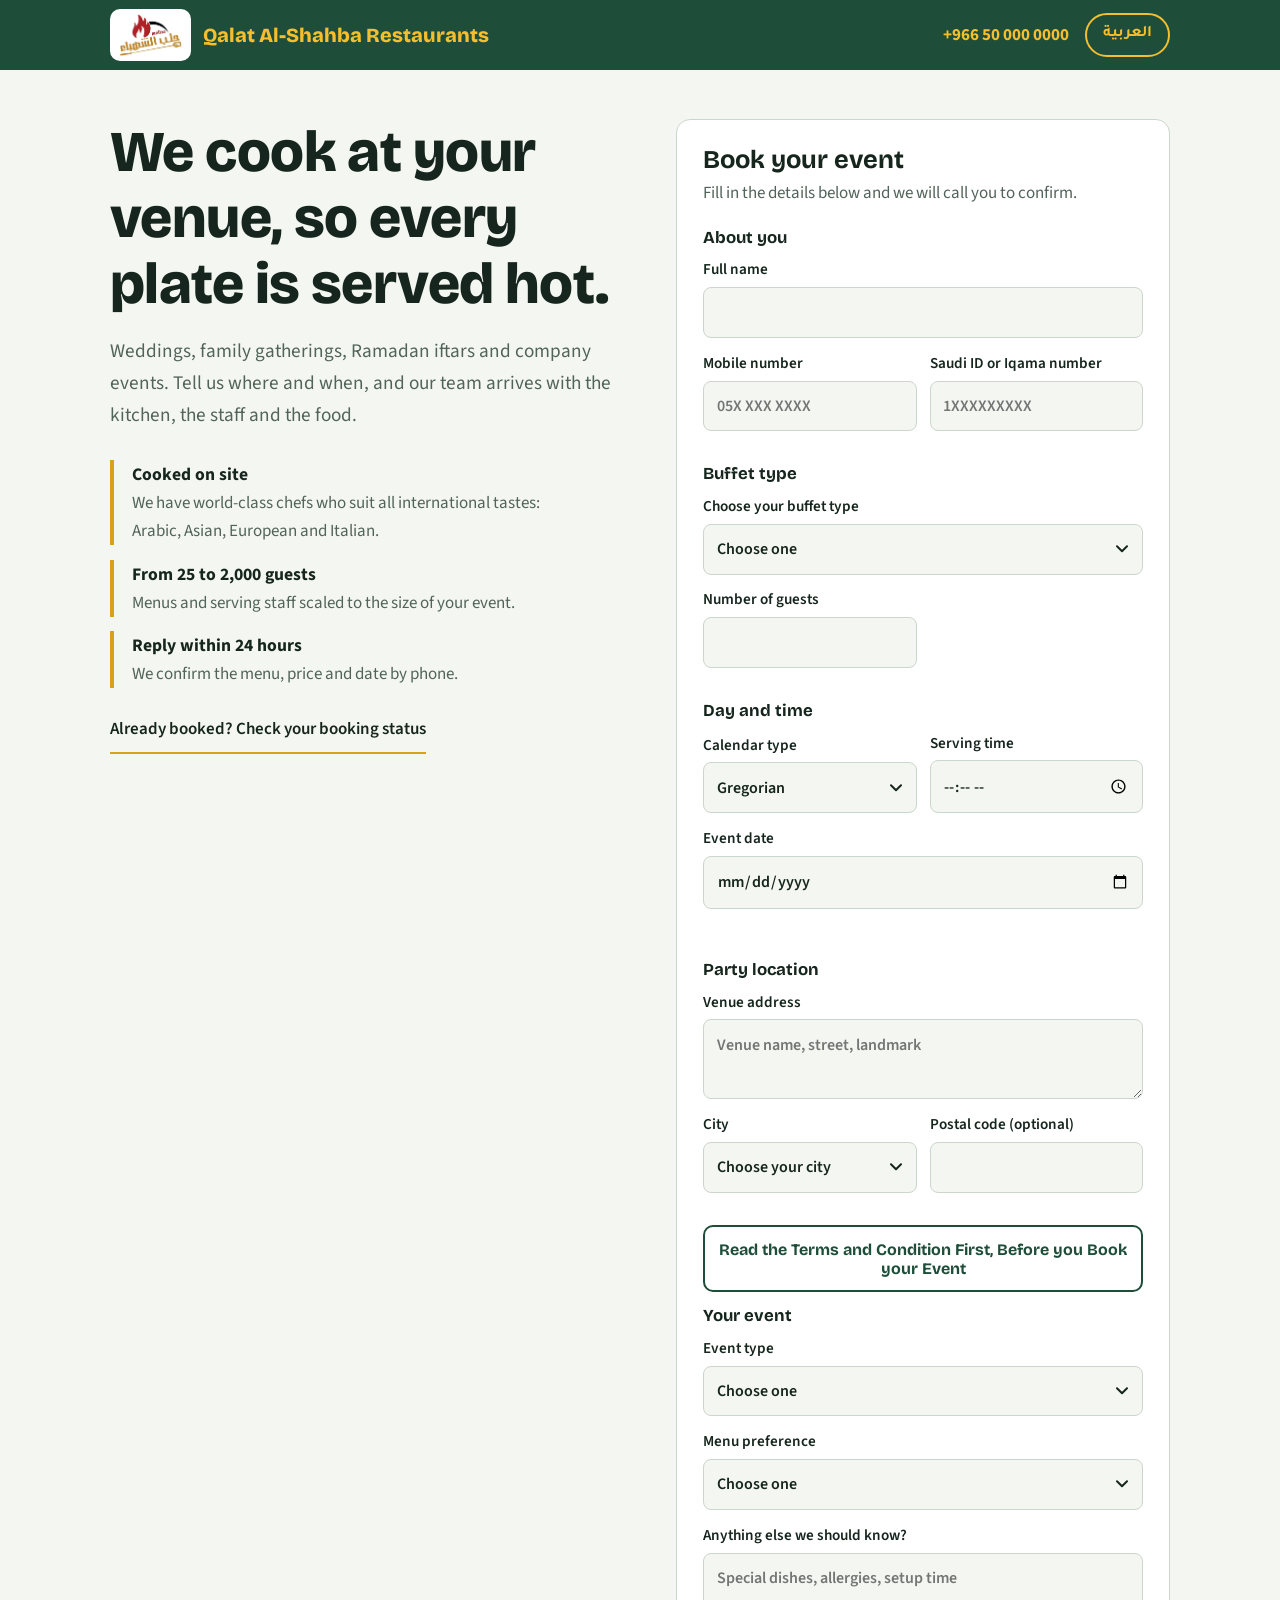
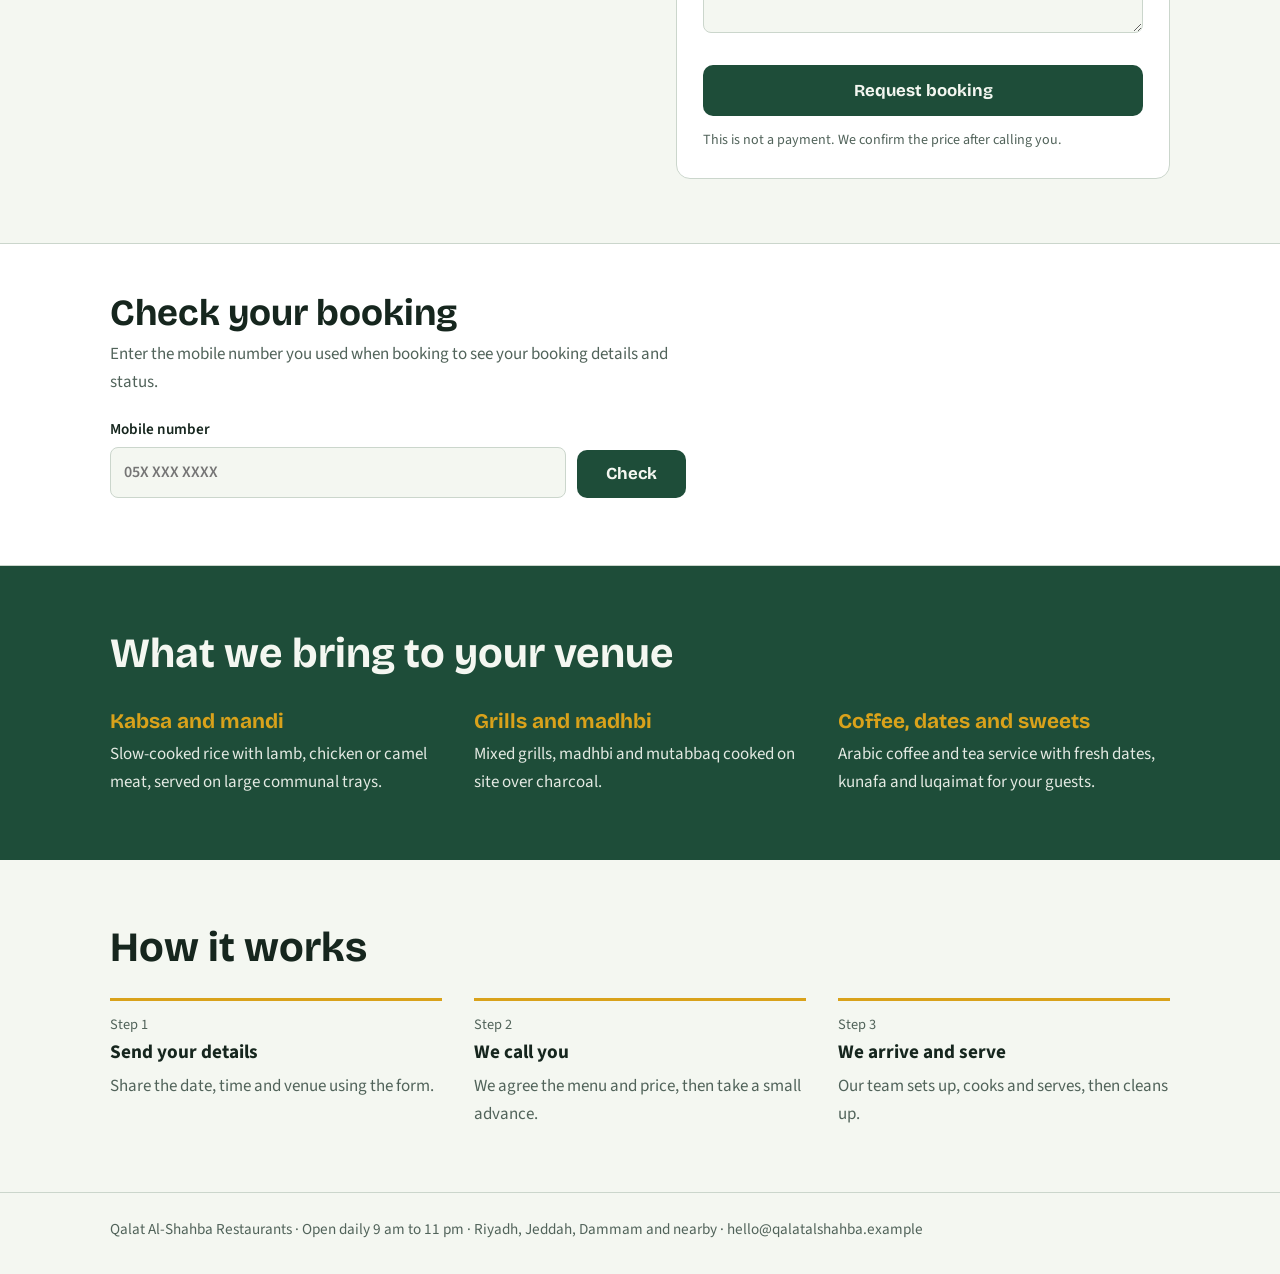
==== commit eb5e4c7a: "Add files via upload" ====
--- a/index.html
+++ b/index.html
@@ -67,11 +67,17 @@
               <option value="VIP" data-i18n="buffetVip">VIP Buffet</option>
             </select>
           </label>
-          <label id="pkgBox" hidden><span data-i18n="pkg">Choose your package</span>
-            <select name="package" id="package" required disabled>
-              <option value="" data-i18n="choosePkg">Choose a package</option>
-            </select>
-          </label>
+          <div class="field" id="pkgBox" hidden>
+            <span class="flabel" id="pkgLabel" data-i18n="pkg">Choose your package</span>
+            <div class="pk" id="pk">
+              <select name="package" id="package" required disabled tabindex="-1" aria-hidden="true">
+                <option value="" data-i18n="choosePkg">Choose a package</option>
+              </select>
+              <button type="button" class="pk-btn" id="pkBtn" aria-haspopup="listbox" aria-expanded="false" aria-labelledby="pkgLabel"><span id="pkTxt"></span></button>
+              <div class="pk-back" id="pkBack" hidden></div>
+              <div class="pk-list" id="pkList" role="listbox" hidden></div>
+            </div>
+          </div>
           <p class="note" id="pkgInfo" aria-live="polite" hidden></p>
           <div class="row">
             <label><span data-i18n="guests">Number of guests</span>
--- a/style.css
+++ b/style.css
@@ -162,3 +162,42 @@
 /* dropdown arrow: a clean chevron on every select (also stops iOS drawing its own) */
 select{background-image:url("data:image/svg+xml,%3Csvg xmlns='http://www.w3.org/2000/svg' width='12' height='8' viewBox='0 0 12 8'%3E%3Cpath d='M1 1.2l5 5 5-5' fill='none' stroke='%2316261E' stroke-width='2' stroke-linecap='round' stroke-linejoin='round'/%3E%3C/svg%3E");background-repeat:no-repeat;background-size:12px 8px;background-position:right 14px center;padding-right:2.4rem}
 html[dir="rtl"] select{background-position:left 14px center;padding-right:.8rem;padding-left:2.4rem}
+
+/* ---- package list: alternating coloured boxes ---- */
+.field{display:block;margin-bottom:.8rem}
+.flabel{display:block;font-weight:600;font-size:.95rem}
+.pk{position:relative;margin-top:.3rem}
+.pk select{position:absolute;left:0;top:0;width:100%;height:100%;margin:0;opacity:0;pointer-events:none}
+.pk-btn{display:block;width:100%;margin:0;padding:.7rem .8rem;padding-inline-end:2.4rem;font:inherit;font-size:1rem;text-align:start;color:var(--muted);background-color:var(--bg);background-image:url("data:image/svg+xml,%3Csvg xmlns='http://www.w3.org/2000/svg' width='12' height='8' viewBox='0 0 12 8'%3E%3Cpath d='M1 1.2l5 5 5-5' fill='none' stroke='%2316261E' stroke-width='2' stroke-linecap='round' stroke-linejoin='round'/%3E%3C/svg%3E");background-repeat:no-repeat;background-size:12px 8px;background-position:right 14px center;border:1.5px solid var(--line);border-radius:8px;cursor:pointer;white-space:nowrap;overflow:hidden;text-overflow:ellipsis}
+.pk-btn.has{color:var(--ink)}
+html[dir="rtl"] .pk-btn{background-position:left 14px center}
+.pk-list{position:absolute;z-index:40;left:0;right:0;top:calc(100% + 4px);max-height:min(60vh,26rem);overflow-y:auto;padding:.4rem;background:var(--surface);border:2px solid var(--leaf);border-radius:12px;box-shadow:0 12px 30px rgba(22,38,30,.25)}
+.pk-grp{padding:.55rem .6rem .3rem;font:700 .85rem "Bricolage Grotesque","Tajawal",sans-serif;color:var(--leaf)}
+.pk-it{display:block;width:100%;margin:0 0 .3rem;padding:.65rem .8rem;font:inherit;text-align:start;color:var(--ink);background:#fff;border:1.5px solid var(--line);border-radius:8px;cursor:pointer}
+.pk-it.alt{background:#DDEBE1}
+.pk-it:hover{background:#FFF1C9;border-color:var(--gold)}
+.pk-it.sel{border-color:var(--leaf);box-shadow:inset 0 0 0 1px var(--leaf)}
+.pk-h{display:block;font-size:1rem}
+.pk-d{display:block;margin-top:.15rem;font-size:.88rem;line-height:1.45;color:var(--muted)}
+html[lang="ar"] .pk-grp{font-family:"Tajawal",sans-serif}
+
+/* package list on phones: a bottom sheet so it always fits the screen */
+.pk-back{display:none}
+@media (max-width:600px){
+  .pk-back:not([hidden]){display:block;position:fixed;top:0;right:0;bottom:0;left:0;z-index:70;background:rgba(16,26,21,.5)}
+  .pk-list{position:fixed;z-index:80;top:auto;left:.6rem;right:.6rem;bottom:calc(.6rem + env(safe-area-inset-bottom,0px));max-height:72vh;max-height:72dvh}
+}
+
+/* ---- layout hardening for mobile, tablet and PC ---- */
+.hero>*{min-width:0}
+.card,.card form,fieldset{min-width:0;max-width:100%}
+.pk,.pk-btn{min-width:0;max-width:100%}
+.pk-btn>span{display:block;overflow:hidden;text-overflow:ellipsis;white-space:nowrap}
+.note,.eq{overflow-wrap:anywhere}
+/* two fields side by side: line the boxes up even when one label wraps to two lines */
+.row,.row3{align-items:end}
+/* headline: a little smaller on mid-size screens so the form stays the focus */
+.hero h1{font-size:clamp(2rem,4.6vw,3.6rem)}
+@media (max-width:1024px){.hero{gap:2rem}}
+@media (min-width:1400px){.wrap{max-width:1240px}}
+#pkgInfo{margin:.6rem 0 1rem}
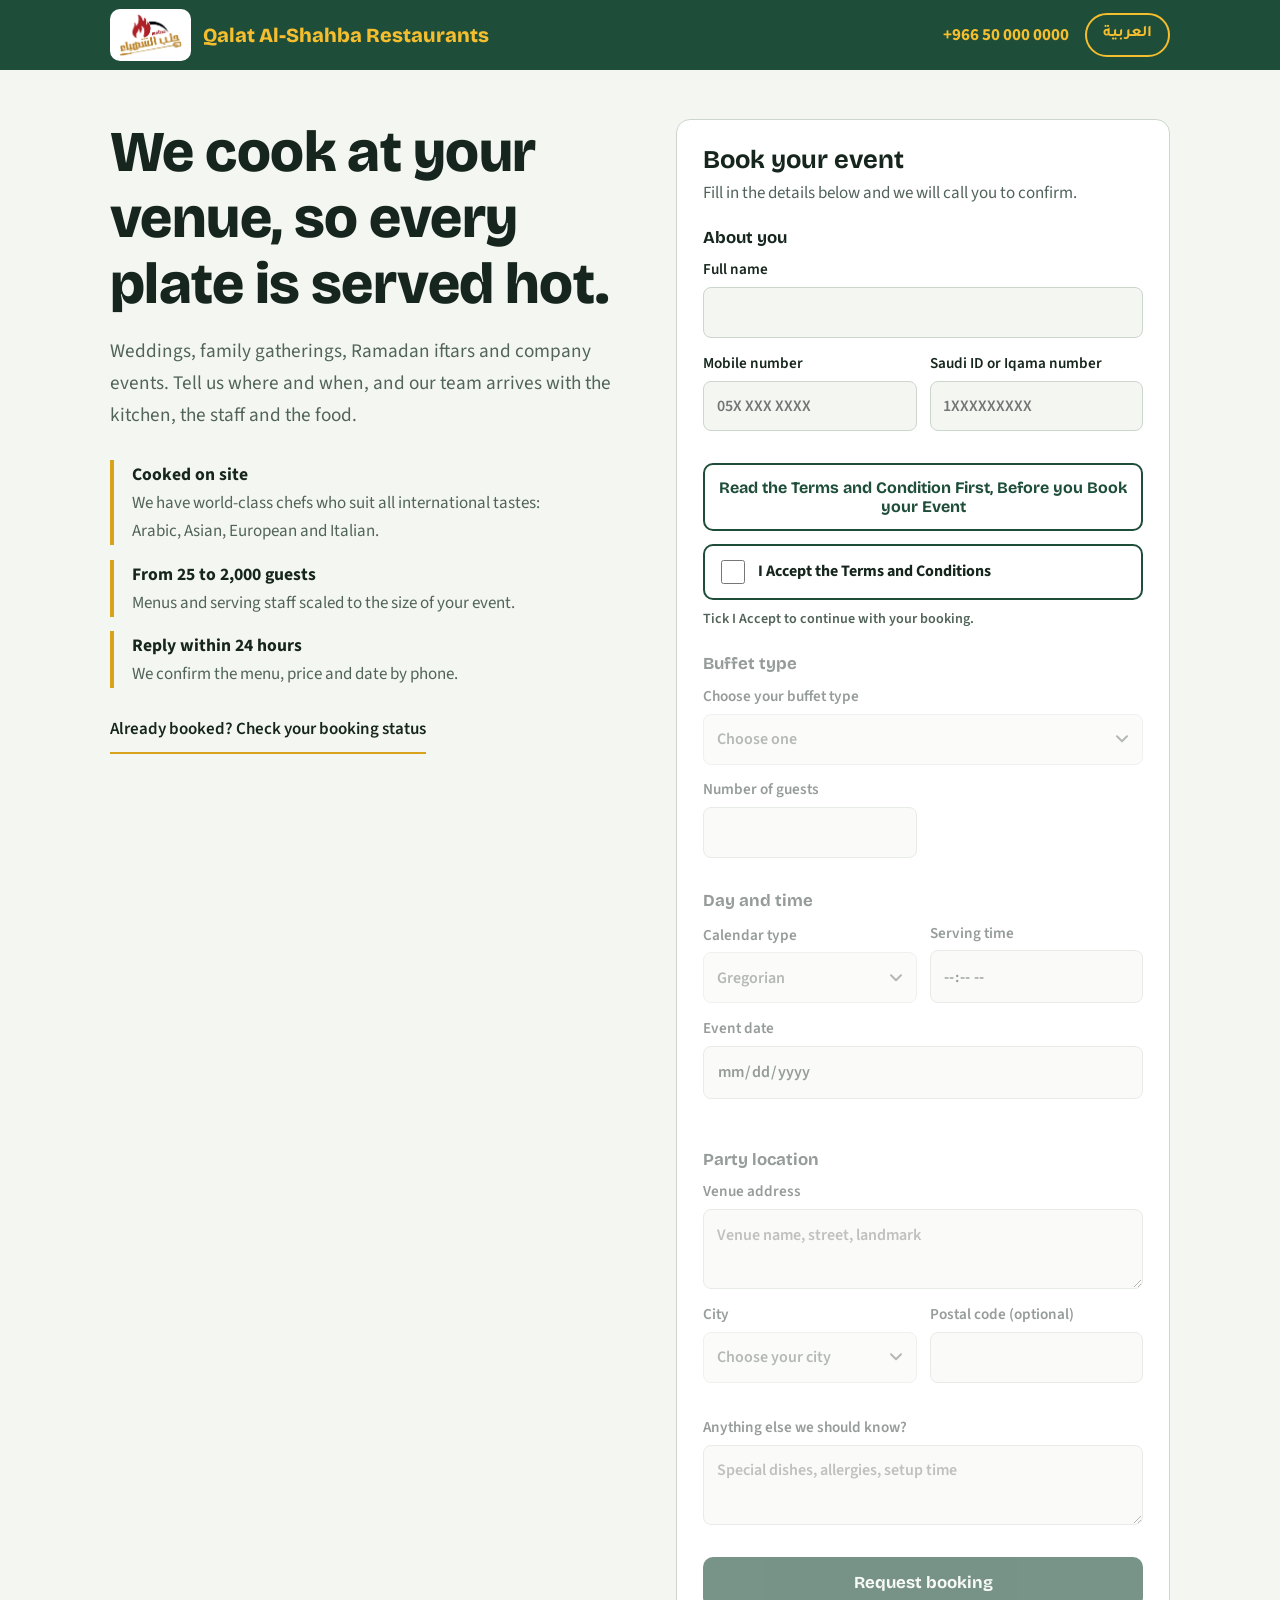
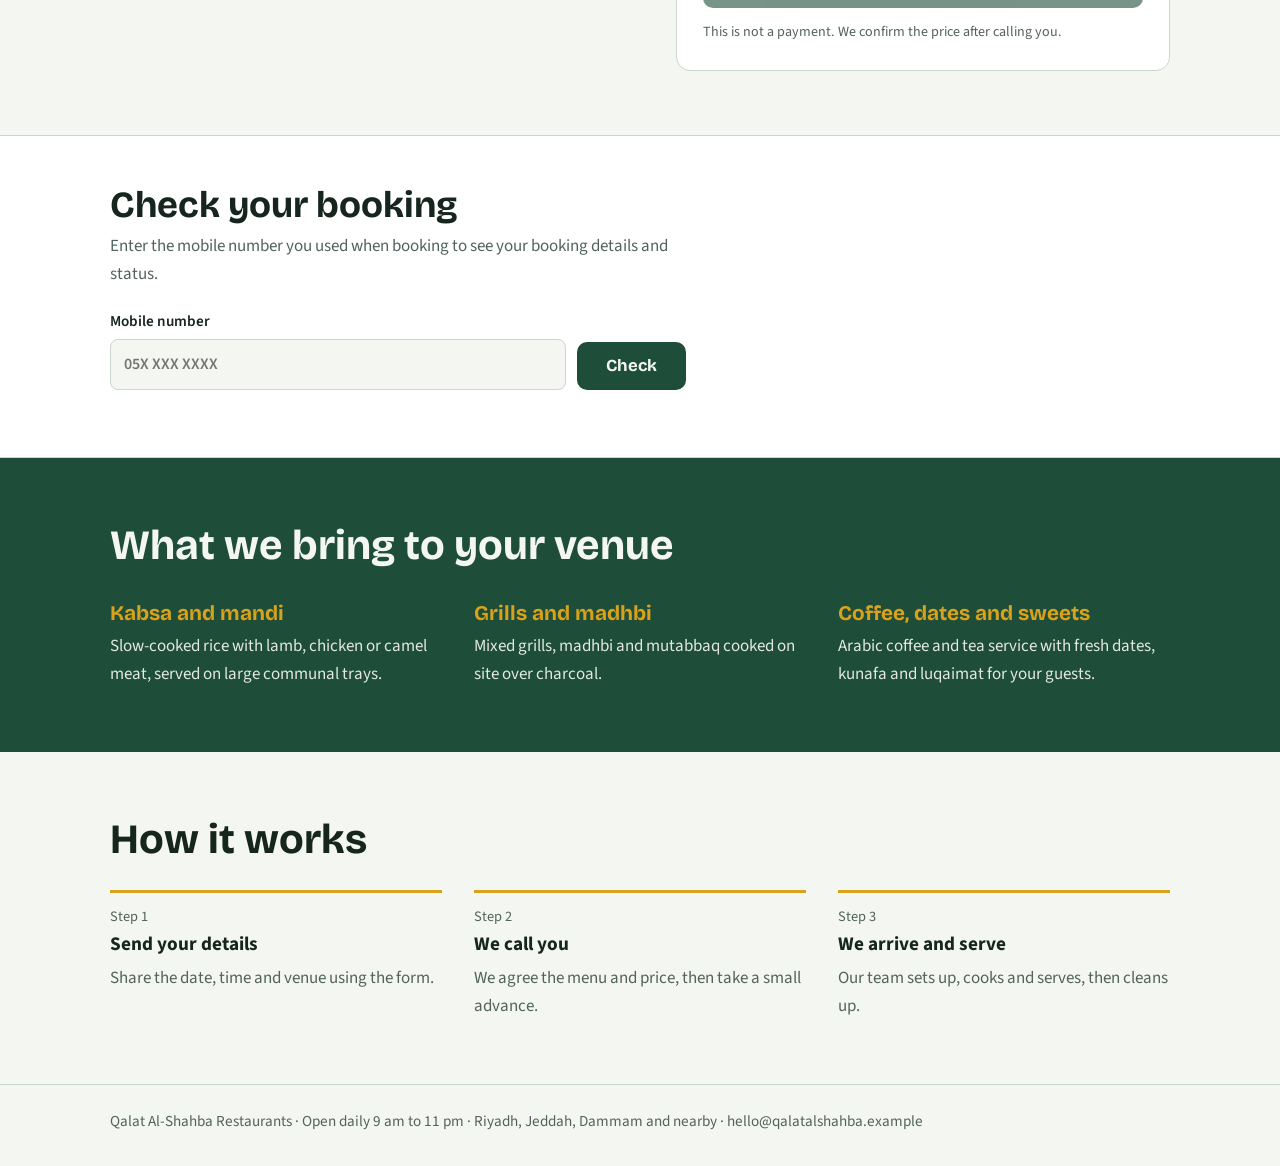
==== commit 98cfca72: "Add files via upload" ====
--- a/index.html
+++ b/index.html
@@ -58,13 +58,21 @@
           </div>
         </fieldset>
 
-        <fieldset>
+        <div class="terms-gate" id="termsGate">
+          <a class="terms-link" id="termsLink" href="terms.html#conditions" data-i18n="termsBtn">Read the Terms and Condition First, Before you Book your Event</a>
+          <label class="accept"><input type="checkbox" id="accept" autocomplete="off"><span data-i18n="accept">I Accept the Terms and Conditions</span></label>
+          <p class="note" id="acceptHint" data-i18n="acceptHint">Tick I Accept to continue with your booking.</p>
+        </div>
+
+        <fieldset class="gated">
           <legend data-i18n="lgBuffet">Buffet type</legend>
           <label><span data-i18n="buffet">Choose your buffet type</span>
             <select name="buffet" id="buffet" required>
               <option value="" data-i18n="choose">Choose one</option>
               <option value="Ordinary" data-i18n="buffetOrd">Ordinary Buffet</option>
-              <option value="VIP" data-i18n="buffetVip">VIP Buffet</option>
+              <option value="VIP" data-i18n="buffetVip">Small Buffet only for Al-Baha</option>
+              <option value="Coffee" data-i18n="buffetCoffee">Coffee break Buffet</option>
+              <option value="VIPKing" data-i18n="buffetKing">VIP King Buffet</option>
             </select>
           </label>
           <div class="field" id="pkgBox" hidden>
@@ -89,7 +97,7 @@
           </div>
         </fieldset>
 
-        <fieldset>
+        <fieldset class="gated">
           <legend data-i18n="lgWhen">Day and time</legend>
           <div class="row">
             <label><span data-i18n="calType">Calendar type</span>
@@ -115,7 +123,7 @@
           <p class="note eq" id="equiv" aria-live="polite"></p>
         </fieldset>
 
-        <fieldset>
+        <fieldset class="gated">
           <legend data-i18n="lgWhere">Party location</legend>
           <label><span data-i18n="address">Venue address</span>
             <textarea name="address" required data-i18n-ph="addressPh" placeholder="Venue name, street, landmark"></textarea>
@@ -150,29 +158,7 @@
           </div>
         </fieldset>
 
-        <a class="terms-link" id="termsLink" href="terms.html#conditions" data-i18n="termsBtn">Read the Terms and Condition First, Before you Book your Event</a>
-
-        <fieldset>
-          <legend data-i18n="lgEvent">Your event</legend>
-          <label><span data-i18n="type">Event type</span>
-            <select name="type" required>
-              <option value="" data-i18n="choose">Choose one</option>
-              <option value="Wedding" data-i18n="wedding">Wedding</option>
-              <option value="Birthday" data-i18n="birthday">Birthday party</option>
-              <option value="Family" data-i18n="family">Family gathering</option>
-              <option value="Iftar" data-i18n="iftar">Ramadan iftar</option>
-              <option value="Corporate" data-i18n="corporate">Company event</option>
-              <option value="Other" data-i18n="other">Other</option>
-            </select>
-          </label>
-          <label><span data-i18n="food">Menu preference</span>
-            <select name="food" required>
-              <option value="" data-i18n="choose">Choose one</option>
-              <option value="Rice" data-i18n="rice">Kabsa and mandi</option>
-              <option value="Grill" data-i18n="grill">Grills and madhbi</option>
-              <option value="Both" data-i18n="both">Both</option>
-            </select>
-          </label>
+        <fieldset class="gated">
           <label><span data-i18n="notes">Anything else we should know?</span>
             <textarea name="notes" data-i18n-ph="notesPh" placeholder="Special dishes, allergies, setup time"></textarea>
           </label>
--- a/style.css
+++ b/style.css
@@ -201,3 +201,12 @@
 @media (max-width:1024px){.hero{gap:2rem}}
 @media (min-width:1400px){.wrap{max-width:1240px}}
 #pkgInfo{margin:.6rem 0 1rem}
+
+/* ---- terms gate ---- */
+.terms-gate{margin:0 0 1.4rem}
+.terms-gate .terms-link{margin-bottom:.8rem}
+.accept{display:flex;align-items:center;margin:0 0 .5rem;padding:.8rem 1rem;font-size:1rem;font-weight:700;background:var(--surface);border:2px solid var(--leaf);border-radius:10px;cursor:pointer}
+.accept input[type="checkbox"]{-webkit-appearance:checkbox;appearance:auto;display:inline-block;flex:none;width:1.5rem;height:1.5rem;margin:0;margin-inline-end:.8rem;padding:0;accent-color:var(--leaf);cursor:pointer}
+.terms-gate .note{margin:.3rem 0 0;font-weight:600}
+fieldset.gated[disabled]{opacity:.45}
+form.locked button.go:disabled{cursor:not-allowed}
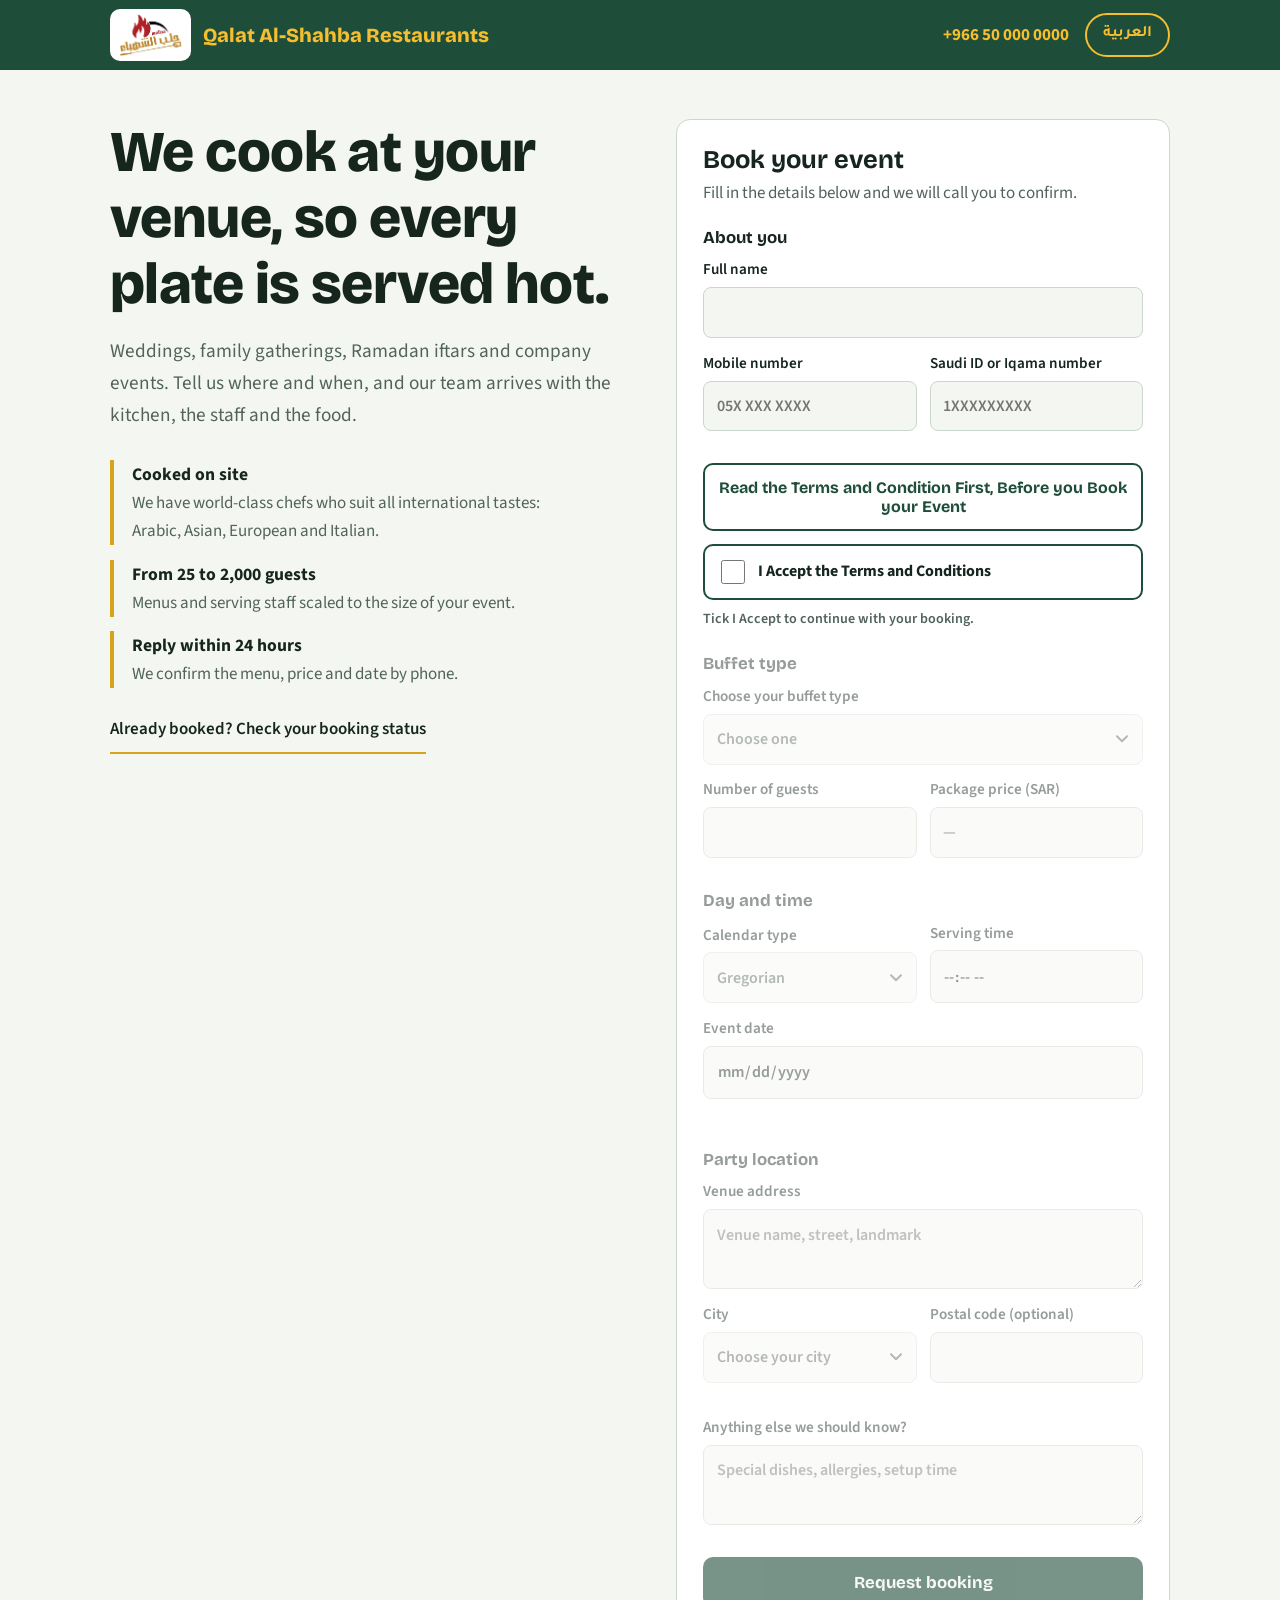
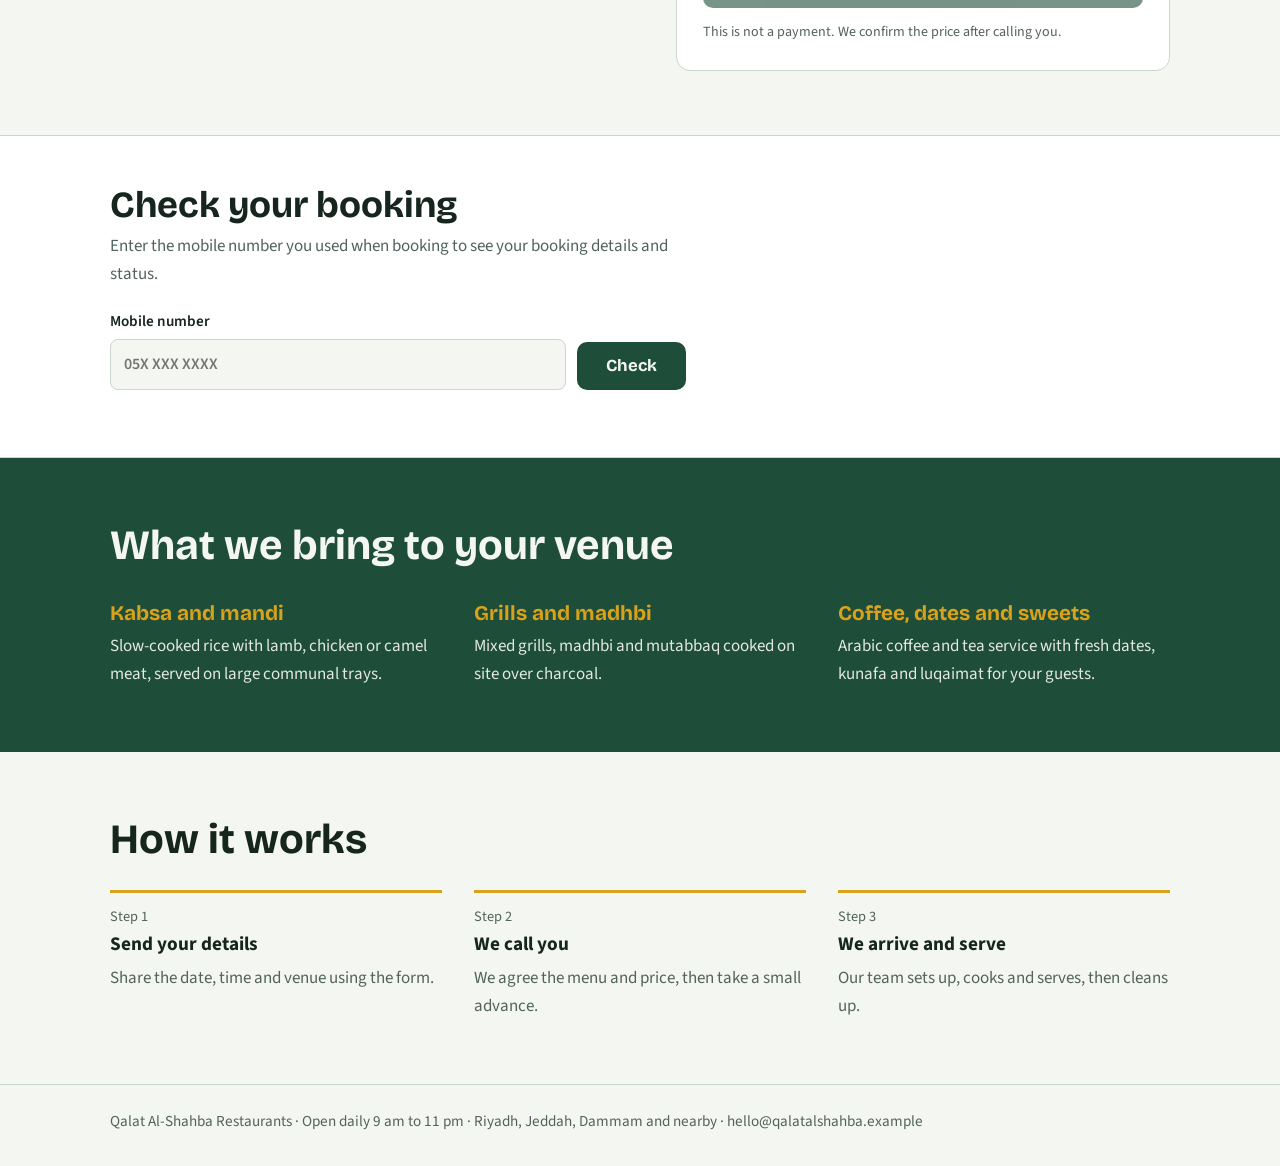
==== commit 8abc7f9f: "Add files via upload" ====
--- a/index.html
+++ b/index.html
@@ -73,6 +73,8 @@
               <option value="VIP" data-i18n="buffetVip">Small Buffet only for Al-Baha</option>
               <option value="Coffee" data-i18n="buffetCoffee">Coffee break Buffet</option>
               <option value="VIPKing" data-i18n="buffetKing">VIP King Buffet</option>
+              <option value="Silver" data-i18n="buffetSilver">Silver Buffet</option>
+              <option value="Breakfast" data-i18n="buffetBreakfast">Breakfast Buffet</option>
             </select>
           </label>
           <div class="field" id="pkgBox" hidden>
@@ -87,12 +89,21 @@
             </div>
           </div>
           <p class="note" id="pkgInfo" aria-live="polite" hidden></p>
+          <div class="field" id="cbBox" hidden>
+            <span class="flabel" id="cbLabel" data-i18n="cb">Choose your menu items</span>
+            <div class="pk" id="cb">
+              <button type="button" class="pk-btn" id="cbBtn" aria-haspopup="listbox" aria-expanded="false" aria-labelledby="cbLabel"><span id="cbTxt"></span></button>
+              <div class="pk-back" id="cbBack" hidden></div>
+              <div class="pk-list" id="cbList" role="listbox" aria-multiselectable="true" hidden></div>
+            </div>
+            <p class="note" id="cbInfo" aria-live="polite" hidden></p>
+          </div>
           <div class="row">
             <label><span data-i18n="guests">Number of guests</span>
               <input name="guests" type="number" dir="ltr" min="10" max="5000" required>
             </label>
-            <label id="priceBox" hidden><span data-i18n="pkgPrice">Package price (SAR)</span>
-              <input id="pkgPrice" dir="ltr" readonly tabindex="-1" style="font-weight:700">
+            <label id="priceBox"><span data-i18n="pkgPrice">Package price (SAR)</span>
+              <input id="pkgPrice" dir="ltr" readonly tabindex="-1" placeholder="—" style="font-weight:700">
             </label>
           </div>
         </fieldset>
--- a/style.css
+++ b/style.css
@@ -210,3 +210,18 @@
 .terms-gate .note{margin:.3rem 0 0;font-weight:600}
 fieldset.gated[disabled]{opacity:.45}
 form.locked button.go:disabled{cursor:not-allowed}
+
+/* ---- coffee break menu picker (ticks inside the same coloured boxes) ---- */
+.cb-it{display:flex;align-items:center}
+.cb-txt{display:block;min-width:0}
+.cb-chk{flex:none;display:flex;align-items:center;justify-content:center;width:1.5rem;height:1.5rem;margin-inline-end:.8rem;background:#fff;border:2px solid var(--leaf);border-radius:6px}
+.cb-it.sel .cb-chk{background:var(--leaf)}
+.cb-it.sel .cb-chk::after{content:"";width:.4rem;height:.8rem;margin-top:-.15rem;border:solid #fff;border-width:0 2.5px 2.5px 0;transform:rotate(45deg)}
+.cb-done{position:sticky;bottom:0;width:100%;margin-top:.3rem;min-height:48px;box-shadow:0 -8px 10px #fff}
+#cbInfo{margin:.6rem 0 1rem;line-height:1.6}
+
+/* word shown beside guests and price on the Small Buffet packages */
+.pk-top{display:flex;align-items:center;justify-content:space-between;gap:.6rem}
+.pk-tag{flex:none;padding:.15rem .7rem;font-size:.85rem;font-weight:800;border:1.5px solid;border-radius:999px;white-space:nowrap}
+.pk-tag-VIP{background:#F5BE2E;border-color:#D9A21B;color:#16261E}
+.pk-tag-Ordinary{background:#fff;border-color:var(--leaf);color:var(--leaf)}
